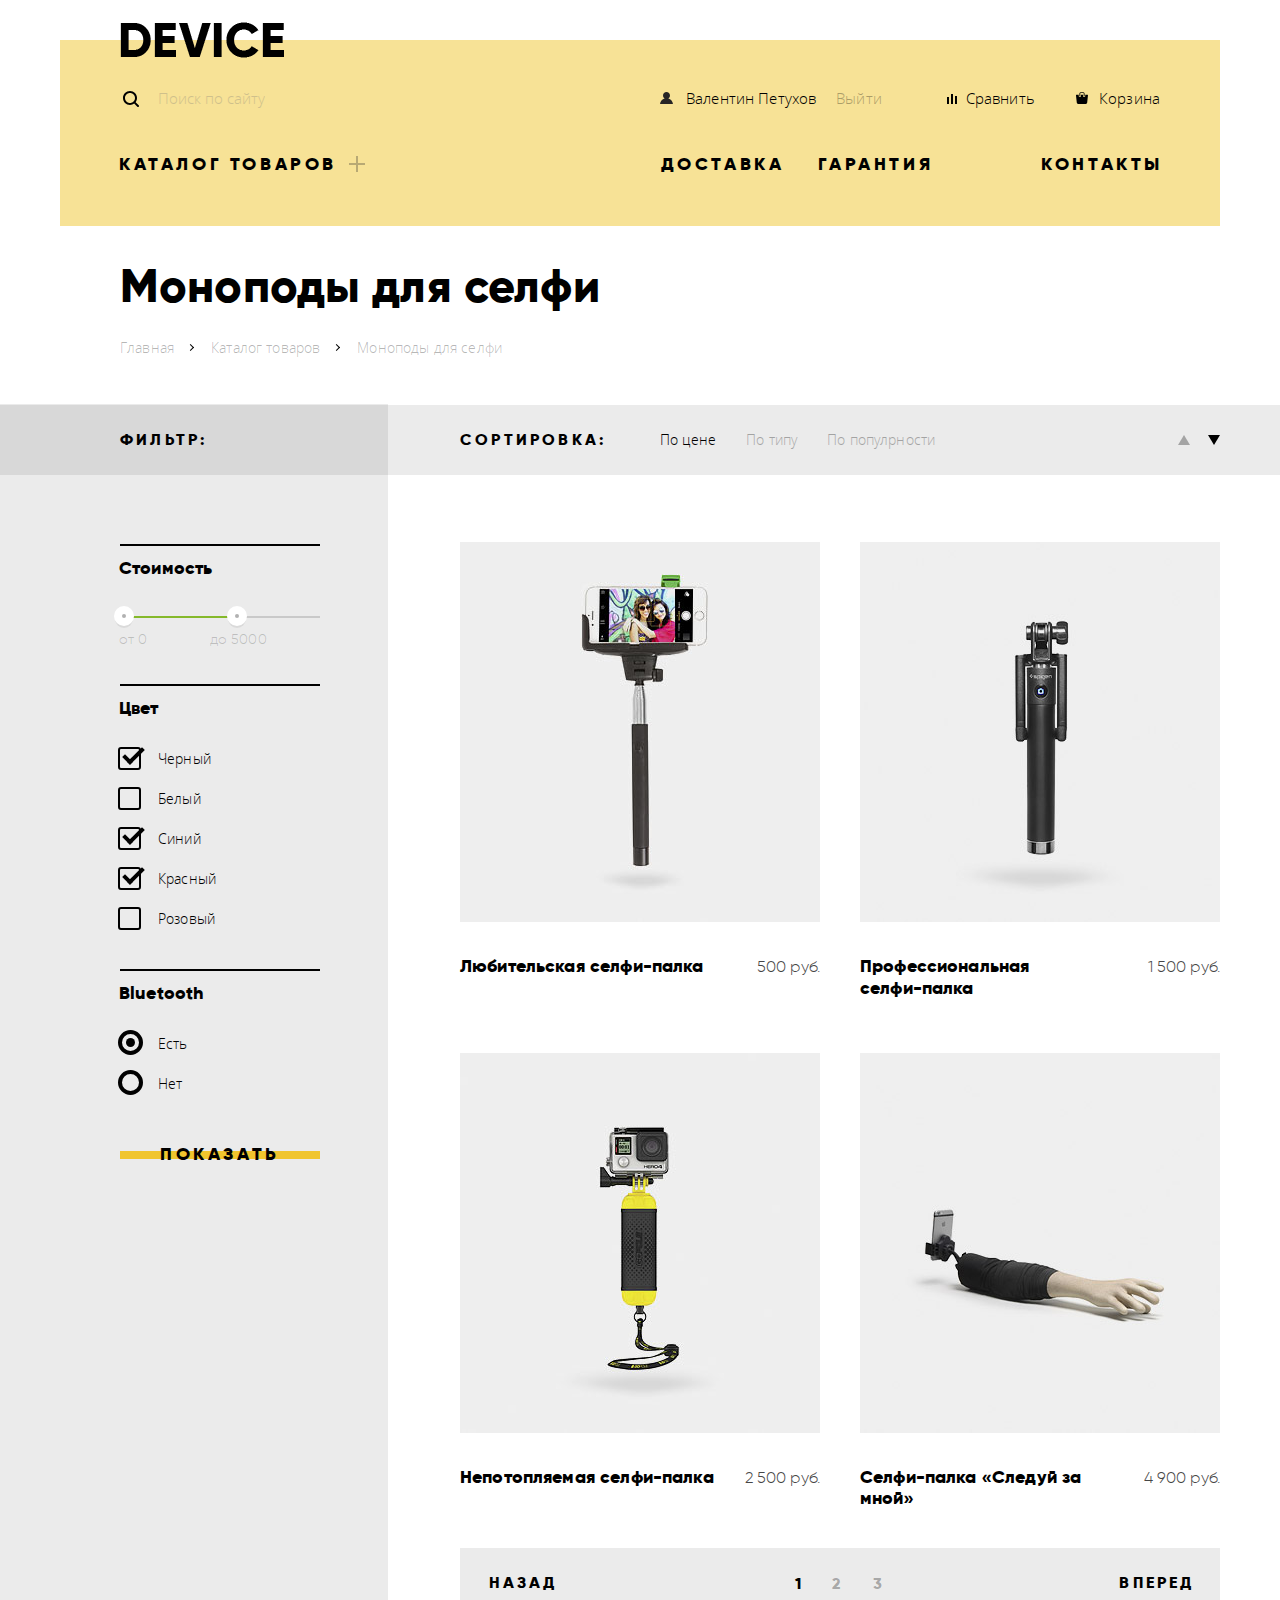
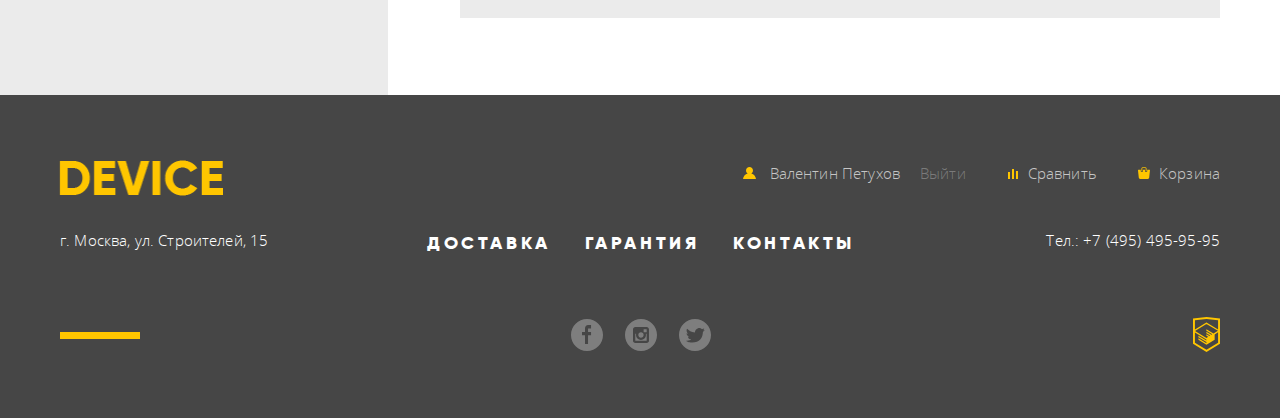
==== catalog.html @ 593109e0 "Исправил поведение крестика в меню" ====
<!DOCTYPE html>
<html lang="ru">
	<head>
		<meta charset="utf-8">
		<title>Каталог магазина Device</title>
    <link href="css/normalize.css" rel="stylesheet">
    <link href="css/style.css" rel="stylesheet">
	</head>
	<body>
    <header class="main-header">
      <div class="container">
        <div class="logo-title">
          <a href="index.html"><img src="img/logo.png" width="164" height="36" alt="Логотип компании Device"></a>
        </div>
        <nav class="main-navigation"> 
          <div class="search-wrap">
            <form class="search" action="https://echo.htmlacademy.ru" method="post">
                <label class="search-label" for="search"><span class="visually-hidden ">Поиск по сайту</span></label>
                <input id="search" type="search" name="search" value="" placeholder="Поиск по сайту">
                <button class="button-search" type="submit">Найти</button>
            </form>
          </div>
          <ul class="user-menu">
            <li><a class="user-menu-link login-in" href="#">Валентин Петухов</a></li>
            <li class="user-item-exit"><a class="user-menu-link login-out" href="#">Выйти</a></li>
            <li><a class="user-menu-link compare" href="#">Сравнить</a></li>
            <li><a class="user-menu-link basket" href="#">Корзина</a></li>
          </ul>
          <ul class="site-menu">
            <li class="site-menu-item site-menu-catalog">
              <a class="site-menu-link" href="#">Каталог товаров</a>
              <div class="submenu-wrap">
                <ul class="submenu">
                  <li class="submenu-item submenu-item-vr">
                    <a class="submenu-link" href="#">Виртульная реальность</a>
                  </li>
                  <li class="submenu-item submenu-item-fitnes">
                    <a class="submenu-link" href="#">Фитнес браслеты</a>
                  </li>
                  <li class="submenu-item submenu-item-quadcopter">
                    <a class="submenu-link" href="#">Квадрокоптеры</a>
                  </li>
                  <li class="submenu-item submenu-item-selfie">
                    <a class="submenu-link" href="catalog.html">Моноподы для селфи</a>
                  </li>
                  <li class="submenu-item submenu-item-watch">
                    <a class="submenu-link" href="#">Умные часы</a>
                  </li>
                  <li class="submenu-item submenu-item-camera">
                    <a class="submenu-link" href="#">Экшн-камеры</a>
                  </li>
                </ul>
              </div>
            </li>
            <li class="site-menu-item"><a class="site-menu-link" href="#">Доставка</a></li>
            <li class="site-menu-item"><a class="site-menu-link" href="#">Гарантия</a></li>
            <li class="site-menu-item"><a class="site-menu-link" href="#">Контакты</a></li>
          </ul>
        </nav>
      </div>
    </header>
  	<main class="main">
      <div class="container">
        <div class="page-title-wrap">
  		    <h1 class="page-title">Моноподы для селфи</h1>
  		    <ul class="breadcrumbs">
  			    <li><a href="index.html">Главная</a></li>
  			    <li><a href="#">Каталог товаров</a></li>
  		  	  <li><a class="breadcrumbs-current">Моноподы для селфи</a></li>
  	   	  </ul>
        </div>
      </div>
      <div class="catalog-wrap">
    		  <section class="filter">
            <div class="filter-wrap">
              <div class="filter-title">
                <div class="filter-title-wrap filter-item">
                  <h2 class="box-title">Фильтр:</h2>
                </div>
              </div>
              <form class="filter-form" action="https://echo.htmlacademy.ru" method="post">
                <div class="filter-price filter-item">
                  <hr class="filter-line">
                  <fieldset class="filter-fieldset">
                    <legend class="filter-item-title">
                      <label for="price">Стоимость</label>
                    </legend>
                    <div class="fieldset-wrap"> 
                      <div class="price-wrap">
                        <div class="price-button"></div>
                        <div class="price-button"></div>
                        <div class="price-text">от 0</div>
                        <div class="price-text">до 5000</div>
                      </div>
                    </div>
                  </fieldset>
                </div>
                <div class="filter-color filter-item">
                  <hr class="filter-line">
                  <fieldset class="filter-fieldset">
                    <legend class="filter-item-title">Цвет</legend>
                    <div class="fieldset-wrap">
                      <input class="filter-input filter-checkbox visually-hidden" id="color-black" type="checkbox" name="color-black" checked>
                      <label class="filter-label filter-checkbox-title" for="color-black">Черный</label>
                      <input class="filter-input filter-checkbox visually-hidden" id="color-white" type="checkbox" name="color-white">
                      <label class="filter-label filter-checkbox-title" for="color-white">Белый</label>
                      <input class="filter-input filter-checkbox visually-hidden" id="color-blue" type="checkbox" name="color-blue" checked>
                      <label class="filter-label filter-checkbox-title" for="color-blue">Синий</label>
                      <input class="filter-input filter-checkbox visually-hidden" id="color-red" type="checkbox" name="color-red" checked>
                      <label class="filter-label filter-checkbox-title" for="color-red">Красный</label>
                      <input class="filter-input filter-checkbox visually-hidden" id="color-pink" type="checkbox" name="color-pink">
                      <label class="filter-label filter-checkbox-title" for="color-pink">Розовый</label>
                    </div>
                  </fieldset>
                </div>
                <div class="filter-bluetooth filter-item">
                  <hr class="filter-line">
                  <fieldset class="filter-fieldset">
                    <legend class="filter-item-title">Bluetooth</legend>
                    <div class="fieldset-wrap">
                      <input class="filter-input visually-hidden filter-radio-item" id="bluetooth-on" type="radio" name="bluetooth" value="bluetooth-on" checked>
                      <label class="filter-label filter-radio-title" for="bluetooth-on">Есть</label>
                      <input class="filter-input visually-hidden filter-radio-item" id="bluetooth-off" type="radio" name="bluetooth" value="bluetooth-off">
                      <label class="filter-label filter-radio-title" for="bluetooth-off">Нет</label>
                    </div>
                  </fieldset>
                </div>
                <button class="button filter-button filter-item" type="submit">Показать</button>
              </form>
            </div>
      	 	</section>
    		  <section class="catalog">
      			<div class="catalog-sort">
      				<h2 class="box-title">Сортировка:</h2>
      				<ul class="sort-list">
      					<li><a class="sort-list-link sort-price sort-link-current">По цене</a></li>
      					<li><a class="sort-list-link sort-type" href="#">По типу</a></li>
      					<li><a class="sort-list-link sort-popularity" href="#">По популрности</a></li>
                <li class="sort-item-ending sort-item-up"><a class="sort-list-link sord-ending sort-up" href="#"><span class="visually-hidden">По возрастанию</span></a></li>
                <li class="sort-item-ending sort-item-down"><a class="sort-list-link sord-ending sort-down sort-link-current"><span class="visually-hidden">По убыванию</span></a></li>
      				</ul>
      			</div>
      			<div class="catalog-content">
      				<h2 class="visually-hidden">Список моноподов для селфи</h2>
      				<ul class="catalog-list">
      					<li class="catalog-item">
      						<h3><a class="catalog-item-title" href="#">Любительская селфи-палка</a></h3>
      						<div class="catalog-item-image">
      							<img src="img/item-1.jpg" width="360" height="380" alt="Любительская селфи-палка">
                    <div class="catalog-buttons-hidden">
                      <a class="button" href="#">В корзину</a>
                      <a class="add-compare" href="#">Добавить к сравнению</a>
                    </div>
      						</div>
      						<span class="catalog-item-price">500 руб.</span>
      					</li>
      					<li class="catalog-item">
      						<h3><a class="catalog-item-title" href="#">Профессиональная <br>селфи-палка</a></h3>
      						<div class="catalog-item-image">
      							<img src="img/item-2.jpg" width="360" height="380" alt="Профессиональная селфи-палка">
                    <div class="catalog-buttons-hidden">
                      <a class="button" href="#">В корзину</a>
                      <a class="add-compare" href="#">Добавить к сравнению</a>
                    </div>
      						</div>
      						<span class="catalog-item-price">1 500 руб.</span>
      					</li>
      					<li class="catalog-item">
      						<h3><a class="catalog-item-title" href="#">Непотопляемая селфи-палка</a></h3>
      						<div class="catalog-item-image">
      							<img src="img/item-3.jpg" width="360" height="380" alt="Непотопляемая селфи-палка">
                    <div class="catalog-buttons-hidden">
                      <a class="button" href="#">В корзину</a>
                      <a class="add-compare" href="#">Добавить к сравнению</a>
                    </div>
      						</div>
      						<span class="catalog-item-price">2 500 руб.</span>
      					</li>
      					<li class="catalog-item">
      						<h3><a class="catalog-item-title" href="#">Селфи-палка «Следуй за <br>мной»</a></h3>
      						<div class="catalog-item-image">
      							<img src="img/item-4.jpg" width="360" height="380" alt="Селфи-палка «Следуй за мной»">
                    <div class="catalog-buttons-hidden">
                      <a class="button" href="#">В корзину</a>
                      <a class="add-compare" href="#">Добавить к сравнению</a>
                    </div>
      						</div>
      						<span class="catalog-item-price">4 900 руб.</span>
      					</li>
      				</ul>
            </div>
            <div class="pagination">
        				<ul class="pagination-list">
        				  <li class="pagination-back"><a class="pagination-button" href="#">Назад</a></li>
                  <li class="pagination-number-list">
                    <ul class="pagination-number">
        				      <li class="pagination-number-item"><a class="pagination-number-link pagination-item-current">1</a></li>
        				      <li class="pagination-number-item"><a class="pagination-number-link" href="#">2</a></li>
      					     <li class="pagination-number-item"><a class="pagination-number-link" href="#">3</a></li>
                   </ul>
                  </li>
        				  <li class="pagination-forward"><a class="pagination-button" href="#">Вперед</a></li>
        			  </ul>
      			</div>
    		  </section>
      </div>
  	</main>
  	<footer class="main-footer footer">
      <div class="container">
        <div class="footer-top">
          <div class="logo-title">
            <a href="index.html"><img src="img/logo-footer.png" width="164" height="36" alt="Логотип компании Device"></a>
          </div>
          <ul class="footer-user-menu">
              <li class="footer-profile-item"><a class="footer-login-link footer-profile" href="#">Валентин Петухов</a></li>
              <li><a class="footer-login-out" href="#">Выйти</a></li>
              <li><a class="footer-compare" href="#">Сравнить</a></li>
              <li><a class="footer-basket" href="#">Корзина</a></li>
          </ul>
        </div>
        <div class="footer-middle"> 
          <p class="footer-contacts">г. Москва, ул. Строителей, 15</p>
          <ul class="footer-menu">
            <li><a href="#">Доставка</a></li>
            <li><a href="#">Гарантия</a></li>
            <li><a href="#">Контакты</a></li>
          </ul>
          <p class="footer-phone">Тел.: +7 (495) 495-95-95</p>
        </div>
        <div class="footer-bottom">
          <ul class="footer-social">
            <li><a class="social-button social-fb" href="#"><span class="visually-hidden">Фейсбук</span></a></li>
            <li><a class="social-button social-instagramm" href="#"><span class="visually-hidden">Инстагр</span></a></li>
            <li><a class="social-button social-twitter" href="#"><span class="visually-hidden">Твиттер</span></a></li>
          </ul>
          <a class="copyright" href="https://htmlacademy.ru/intensive/htmlcss"><img class="copyright" src="img/logo-html.svg" width="27" height="35" alt="Логотип HTML Academy"></a>
        </div>
      </div>
    </footer>
	</body>
</html>
---- css/style.css ----
@font-face {
	font-family: "Gilroy";
	font-weight: normal;
	font-style: normal;
	src:
		local("Gilroy Light"),
		url("../fonts/gilroylight.woff2") format("woff2");
}

@font-face {
	font-family: "Gilroy";
	font-weight: 700;
	font-style: normal;
	src:
		local("Gilroy ExtraBold"),
		url("../fonts/gilroyextrabold.woff2") format("woff2");
}

@font-face {
	font-family: "Open Sans";
	font-weight: 300;
	font-style: normal;
	src:
		local("Open Sans Light"),
		url("../fonts/opensanslight.woff2") format("woff2");
}

@font-face {
	font-family: "Open Sans";
	font-weight: normal;
	font-style: normal;
	src:
		local("Open Sans"),
		url("../fonts/opensans.woff2") format("woff2");
}

html,
body {
	width: 100%;
}

body {
	margin: 0;
	padding: 0;

	font-family: "Open Sans", "Arial", sans-serif;
	font-size: 15px;
	line-height: 30px;
	letter-spacing: 0.01em;
	color: #464646;
	font-weight: 300;

	background-color: #ffffff;
}

a {
	text-decoration: none;
}

.visually-hidden:not(:focus):not(:active),
input[type="checkbox"].visually-hidden,
input[type="radio"].visually-hidden {
  position: absolute;

  width: 1px;
  height: 1px;
  margin: -1px;
  border: 0;
  padding: 0;

  white-space: nowrap;

  clip-path: inset(100%);
  clip: rect(0 0 0 0);
  overflow: hidden;
}

.container {
	width: 1160px;
	margin: 0 auto;
}

.content-container {
	width: 1040px;
	margin: 0 auto;
}

.main-header {
	margin-top: 22px;
	margin-left: 10px;
	margin-right: 10px;
}

.main-navigation {
	display: flex;
	flex-wrap: wrap;
	justify-content: space-between;
	align-items: flex-start;
	align-content: flex-start;
	min-height: 168px;
	padding: 0 60px;

	line-height: 36px;
	color: black;

	background-color: #f7e296;
}

.logo-title {
	width: 164px;
	height: 36px;
	margin-left: 60px;
}

.main-header .logo-title::before {
	content: "";

	position: absolute;
	z-index: -1;

	width: 1160px;
	height: 18px;
	margin-top: 18px;
	margin-left: -60px;

	background-color: #f7e296;
}

.logo-title a:hover {
	opacity: 0.6;
}

.logo-title a:active {
	opacity: 0.3;
}

.search-wrap {
	position: relative;

	display: flex;
	align-items: center;
	width: 440px;
	margin-top: 15px;
}

.search {
	position: relative;
}

.search-label::before {
	content: "";

	position: absolute;
	top: 18px;

	width: 16px;
	height: 16px;
	margin-right: 20px;
	margin-left: 3px;
	padding: 0;

	line-height: 36px;

	background-image: url("../img/search.svg");
	background-repeat: no-repeat;
}

.button-search::after {
	content: "";

	position: absolute;
	bottom: 0;
	left: 0;

	width: 99%;
	height: 2px;

	background-color: #000000;
}

.search input {
	width: 312px;
	height: 49px;
	margin-left: 38px;
	padding: 0;

	font: inherit;

	background-color: transparent;
	border: 0;
	outline: 0;
	opacity: 0.3;
}

.search input:hover {
	opacity: 0.6;
}

.search input:focus {
	opacity: 1;
}

.button-search {
	display: none;
	width: 85px;
	height: 49px;

	font: inherit;
	line-height: 36px;
	color: #000000;

	background-color: transparent;
	border: 2px solid #000000;
	cursor: pointer;
}

.button-search:hover {
	color: #ffffff;

	background-color: #000000;
}

.button-search:active {
	color: rgba(255, 255, 255, 0.3);
}

.search input:focus + .button-search {
	display: inline-block;

	vertical-align: top;
}

.user-menu,
.site-menu,
.submenu {
	list-style: none;
}

.user-menu {
	display: flex;
	flex-wrap: wrap;
	align-items: center;
	width: 500px;
	margin-top: 22px;
	margin-bottom: 0;
	padding: 0;
}

.user-menu li {
	position: relative;
	padding-left: 26px;
	margin-right: 38px;
}

.user-menu li:first-child {
	margin-right: auto;
	margin-left: 0;
}

.user-menu li:last-child {
	margin-right: 0;
}

.user-menu .user-item-exit {
	padding: 0;
	margin-left: -38px;
	margin-right: auto;
}

.login-in::before,
.compare::before,
.basket::before {
	content: "";

	position: absolute;

	width: 13px;
	height: 13px;

	background-repeat: no-repeat;
}

.login-in::before {
	top: 12px;
	left: 0;

	background-image: url("../img/user.svg");
}

.compare::before {
	top: 14px;
	left: 7px;

	background-image: url("../img/compare.svg");
}

.basket::before {
	top: 12px;
	left: 3px;

	background-image: url("../img/cart.svg");
}

.login-out {
	opacity: 0.3;
}

.site-menu {
	display: flex;
	flex-wrap: wrap;
	flex-basis: 1040px;
	width: 1040px;
	margin-top: 24px;
	padding: 0;
}

.site-menu .site-menu-catalog {
	position: relative;

	margin-left: -1px;
	margin-right: auto;
	padding-right: 28px;
}

.site-menu > li {
	margin-right: 34px;
}

.site-menu > li:last-child {
	margin-left: 74px;
	margin-right: -3px;
}

.site-menu-link {
	font-family: "Gilroy", "Arial", sans-serif;
	font-size: 18px;
	line-height: 1.2;
	letter-spacing: 0.2em;
	color: #000000;
	font-weight: 700;
	text-transform: uppercase;
	text-align: end;
}

/*Решил нарисовать, а то знак плюса по-разному в браузерах отображается*/
.site-menu-catalog > a::before,
.site-menu-catalog > a::after {
	content: "";

	position: absolute;
	top: 10px;
	right: 0;

	width: 16px;
	height: 16px;
	background-image: linear-gradient(
		to bottom,
		transparent 7px,
		#b8a974 7px,
		#b8a974 9px,
		transparent 9px);
}

.site-menu-catalog a::after {
	transform: rotate(90deg);
}

.submenu-wrap {
	position: absolute;
	left: -59px;

	display: none;
	width: 1160px;
	min-height: 157px;
	padding: 0;

	background-color: #f7e296;
}

.submenu {
	display: flex;
	flex-wrap: wrap;
	align-content: flex-start;
	width: 640px;
	margin-top: 15px;
	padding-left: 60px;
}

.submenu-item-vr,
.submenu-item-selfie,
.submenu-item-camera {
	width: 240px;
}

.submenu-item-fitnes,
.submenu-item-watch {
	width: 200px;
}

.user-menu-link,
.site-menu-link,
.submenu-link {
	color: #000000;
}

.user-menu-link:hover,
.site-menu-item:hover .site-menu-link,
.submenu-link:hover {
	opacity: 0.6;
}

.site-menu-catalog:hover {
	cursor: pointer;
}

.user-menu-link:active,
.site-menu-link:active,
.submenu-link:active {
	opacity: 0.3;
}

.site-menu-catalog:hover .submenu-wrap,
.site-menu-link:focus + .submenu-wrap {
	z-index: 1;

	display: block;

	cursor: pointer;
}

.page-title,
.slider-title,
.service-title,
.info-title,
.info h2 {
	font-family: "Gilroy", "Arial", sans-serif;
	font-size: 47px;
	line-height: 1.2;
	color: #000000;
	font-weight: 700;
}

.slider {
	position: relative;
	width: 1160px;
	min-height: 508px;
}

.slider::before {
	content: "";

	position: absolute;
	z-index: -1;

	width: 1160px;
	height: 113px;

	background-color: #f7e296;
}

.slider::after {
	content: "";

	position: absolute;
	top: 39px;
	right: 460px;

	width: 100px;
	height: 7px;

	background-color: #ffffff;
}

.slider-wrap {
	display: none;
	align-items: flex-start;
}

.slider-selfie::before,
.slider-fitness::before,
.slider-quadcopter::before {
	position: absolute;
	top: -13px;
	right: 46px;
	z-index: -1;

	font-family: "Gilroy", "Arial", sans-serif;
	font-size: 179.2px;
	line-height: 179.2px;
	letter-spacing: 0.01em;
	color: #ffffff;
	font-weight: 700;
}

.slider-selfie::before {
	content: "01"
}

.slider-fitness::before {
	content: "02"
}

.slider-quadcopter::before {
	content: "03"
}

.slider-img {
	width: 599px;
}

.slider-selfie-img {
	width: 384px;
	height: 486px;
	margin-top: 2px;
	margin-left: 90px;
}

.slider-fitness-img {
	width: 345px;
	height: 485px;
	margin-top: 14px;
	margin-left: 116px;
}

.slider-quadcopter-img {
	width: 526px;
	height: 334px;
	margin-top: 67px;
	margin-left: 31px;
}

.slider-content {
	width: 560px;
}

.slider-title {
	margin-top: 81px;
	margin-bottom: 0;
}

.slider-description {
	width: 481px;
	margin-top: 19px;
	margin-bottom: 0;
	padding: 0;
}

.button {
	display: inline-block;
	min-height: 30px;
	padding-top: 10px; 

	font-family: "Gilroy", "Arial", sans-serif;
	font-size: 18px;
	line-height: 1.2;
	letter-spacing: 0.2em;
	color: #000000;
	font-weight: 700;
	text-transform: uppercase;
	text-align: center;
	vertical-align: top;

	background-image: linear-gradient(to bottom, 
		transparent 40%, 
		#f0c52e 40%, 
		#f0c52e 60%, 
		transparent 60%);
}

.button:hover {
	background: #f0c52e;
}

.button:active {
	color: rgba(0, 0, 0, 0.3);
}

.slider-more {
	min-width: 220px;
	max-width: 350px;
	margin-top: 43px;
	margin-left: 1px;
}

.slider-table {
	margin-top: 53px;
	margin-bottom: 0;

	border-collapse: collapse;
}

.slider-table-features {
	font-family: "Gilroy", "Arial", sans-serif;
	font-size: 36px;
	line-height: 1.2;
	color: #000000;
	font-weight: normal;
}

.slider-table-features td {
	width: 160px;
	padding: 0;
}

.slider-table-features td:nth-child(2) {
	width: 140px;
}


.slider-table-title th {
	padding: 9px 0 0 0;

	font-size: 13px;
	line-height: 20px;
	font-weight: 300;
	text-align: left;
}

.slider-controls {
	position: absolute;
	bottom: 167px;
	right: 83px;

	display: flex;
	justify-content: space-between;
	width: 78px;
}

.slider-controls label {
	position: relative;

	width: 10px;
	height: 10px;

	background-color: transparent;
	border: 1px solid #000000;
	border-radius: 50%;
}

.slider-controls label:hover {
	cursor: pointer;
}

.slider-controls label::before {
	content: "";

	position: absolute;
	top: 2px;
	left: 2px;

	opacity: 0;
	width: 4px;
	height: 4px;

	border: 1px solid #000000;
	border-radius: 50%;

}

.slider-selfie-radio:checked ~ .slider-controls .slider-selfie-label::before,
.slider-fitness-radio:checked ~ .slider-controls .slider-fitness-label::before,
.slider-quadcopter-radio:checked ~ .slider-controls .slider-quadcopter-label::before {
	opacity: 1;
}

.slider-selfie-radio:checked ~ .slider-selfie,
.slider-fitness-radio:checked ~ .slider-fitness,
.slider-quadcopter-radio:checked ~ .slider-quadcopter {
	display: flex;
}

.slider-selfie-radio:focus ~ .slider-controls .slider-selfie-label,
.slider-fitness-radio:focus ~ .slider-controls .slider-fitness-label,
.slider-quadcopter-radio:focus ~ .slider-controls .slider-quadcopter-label {
	box-shadow: 0 0 2px 2px skyblue;
}

.page-title-wrap {
	margin-left: 60px;
	margin-top: 32px;
}

.page-title {
	margin-bottom: 0;
}

.breadcrumbs {
	display: flex;
	margin-top: 16px;
	margin-bottom: 0;
	padding: 0;

	list-style: none;
}

.breadcrumbs li {
	position: relative;

	margin-right: 37px;
}

.breadcrumbs li:not(:first-child)::before {
	content: "";

	position: absolute;
	top: 15px;
	left: -23px;
	
	width: 4px;
	height: 4px;

	background-color: transparent;
	border-right: 1px solid #000000;
	border-bottom: 1px solid #000000;

	transform: rotate(-45deg);
}

.breadcrumbs a {
	font-size: 14px;
	line-height: 36px;
	color: rgba(0, 0, 0, 0.3);
	font-weight: 300;
}

.breadcrumbs a:hover {
	color: rgba(0, 0, 0, 0.6);
}

.breadcrumbs a:active {
	color: rgba(0, 0, 0, 0.1);
}

.box-title {
	margin: 0;

	font-family: "Gilroy", "Arial", sans-serif;
	font-size: 16px;
	line-height: 1.2;
	letter-spacing: 0.2em;
	color: #000000;
	font-weight: 700;
	text-transform: uppercase;
}

.catalog-wrap {
	position: relative;

	display: flex;
	min-height: 1287px;
	margin-top: 38px;
}

.catalog-wrap::before {
	content: "";

	position: absolute;
	top: 1px;
	z-index: -1;

	width: 100%;
	height: 70px;

	background-color: rgba(0, 0, 0, 0.08);
}

.filter {
	display: flex;
	flex-direction: column;
	align-items: flex-end;
	flex-grow: 1;
	flex-basis: 328px;

	background-color: rgba(0, 0, 0, 0.08);
}

.filter-wrap {
	display: flex;
	flex-direction: column;
	align-items: flex-start;
	width: 328px;
}

.filter-item {
	width: 200px;
	margin-left: 60px;
}

.filter-title {
	display: flex;
}

.filter-title-wrap {
	display: flex;
	align-items: center;
	min-height: 70px;
}

.filter-price {
	min-height: 140px;
	margin-top: 70px;
}

.filter-color {
	min-height: 285px;
}

.filter-bluetooth {
	min-height: 126px;
}

.filter-button {
	display: inline-block;
	min-height: 40px;
	min-width: 200px;
	margin-top: 31px;
	padding: 0;

	vertical-align: top;

	cursor: pointer;
}

.filter-form .filter-button:hover {
	background-color: #f0c52e;
}

.filter-line {
	height: 2px;
	margin: 0;

	background-color: #000000;
	border: none;
}

.filter-form {
	padding-right: 1px;
}

.filter-fieldset {
	margin-top: 12px;
	padding: 0;

	border: 0;
}

.fieldset-wrap {
	position: relative;

	display: flex;
	flex-direction: column;
}

.filter-input,
.filter-label {
	cursor: pointer;
}

.filter-item-title {
	position: relative;
	left: -3px;

	font-family: "Gilroy", "Arial", sans-serif;
	font-size: 18px;
	line-height: 1.2;
	color: #000000;
	font-weight: 700;
}

.filter-label {
	font: inherit;
	font-size: 14px;
	line-height: 40px;
	color: #000000;
	font-weight: 300;
}

.price-wrap {
	display: flex;
	flex-wrap: wrap;
	width: 230px;
	margin-top: 26px;
	margin-left: -8px;
}

.price-button {
	position: relative;
	flex-shrink: 0;
	width: 20px;
	height: 20px;
	margin-right: 93px;

	background-color: #ffffff;
	border-radius: 50%;
	box-shadow: 0 3px 0 -1px #dadada;
}

.price-button::before {
	content: "";

	position: absolute;
	top: 50%;
	left: 50%;

	width: 4px;
	height: 4px;
	margin-top: -2px;
	margin-left: -2px;

	background-color: #b1b1b1;
	border-radius: 50%;
}

.price-button:first-child::after {
	content: "";

	position: absolute;
	top: 10px;
	left: 10px;
	z-index: -1;

	width: 196px;
	height: 2px;

	background-image: linear-gradient(
		to right,
		#91c92f 55%,
		#dbdbdb 55%);
}

.price-text {
	margin-top: 2px;
	margin-right: 57px;
	margin-left: 5px;

	font-family: "Gilroy", "Arial", "sans-serif";
	font-size: 14px;
	line-height: 22px;
	color: rgba(0, 0, 0, 0.2);
}

.filter-checkbox-title,
.filter-radio-title {
	margin-left: 36px;
}

.filter-checkbox-title:first-of-type,
.filter-radio-title:first-of-type {
	margin-top: 19px;
}

.filter-checkbox-title::before {
	content: "";

	position: absolute;
	left: -4px;

	margin-top: 8px;
	width: 19px;
	height: 19px;

	background-color: transparent;
	border: 2px solid #000000;
	border-radius: 3px;
}

.filter-checkbox:checked + .filter-checkbox-title::after {
	content: "";

	position: absolute;
	left: 1px;

	margin-top: 9px;
	width: 17px;
	height: 7px;

	background-color: transparent;
	border-left: 4px solid #000000;
	border-bottom: 4px solid #000000;
	border-radius: 0px;

	transform: rotate(-45deg);
}

.filter-radio-title::before {
	content: "";

	position: absolute;
	left: -4px;

	margin-top: 6px;
	width: 17px;
	height: 17px;

	background-color: transparent;
	border: 4px solid #000000;
	border-radius: 50%;
}

.filter-radio-item:checked + .filter-radio-title::after {
	content: "";

	position: absolute;
	left: 4px;

	margin-top: 14px;
	width: 9px;
	height: 9px;

	background-color: #000000;
	border-radius: 50%;
}

.filter-checkbox-title:hover::before,
.filter-checkbox-title:hover::after,
.filter-radio-title:hover::before,
.filter-radio-title:hover::after {
	opacity: 0.6;
}

.filter-input:focus + .filter-label::before {
	box-shadow: 0 0 2px 2px skyblue;
}

.filter-input:disabled + .filter-label {
	opacity: 0.25;
}

.catalog {
	display: flex;
	flex-direction: column;
	margin-left: 72px;
	flex-grow: 1;
	flex-basis: 760px;
}

.catalog-sort {
	display: flex;
	justify-content: space-between;
	align-items: center;
	width: 760px;
	min-height: 70px;
}

.sort-list {
	display: flex;
	flex-wrap: wrap;

	width: 560px;
	margin: 0;
	padding: 0;

	list-style: none;
}

.sort-list-link {
	font-size: 14px;
	line-height: 18px;
	color: #000000;
	font-weight: 300;
	opacity: 0.3;
}

.sort-list-link:hover {
	opacity: 0.6;
}

.sort-list-link:active {
	opacity: 1;
}

.sort-ending {
	opacity: 0.2;
}

.sort-ending:hover {
	opacity: 0.4;
}

.sort-link-current {
	opacity: 1;
}

.sort-up {
	position: relative;
	bottom: 14px;

	width: 0;
	height: 0;
	margin-right: 18px;

	border-bottom: 10px solid #000000;
	border-left: 6px solid transparent;
	border-right: 6px solid transparent;
}

.sort-down {
	position: relative;
	top: 15px;

	width: 0;
	height: 0;

	border-top: 10px solid #000000;
	border-left: 6px solid transparent;
	border-right: 6px solid transparent;
}

.sort-list li:not([class*="ending"]) {
	margin-right: 30px;
}

.sort-popularity {
	margin-right: 0;
}

.sort-type {
	margin-right: 0;
}

.sort-price {
	margin-left: 1;	
}

.sort-item-up {
	margin-left: auto;
}

.catalog-content {
	display: flex;
	flex-wrap: wrap;
	width: 760px;
}

.catalog-list {
	display: flex;
	flex-wrap: wrap;
	justify-content: space-between;
	padding: 0;

	list-style: none;
}

.catalog-item {
	display: flex;
	flex-wrap: wrap;
	justify-content: space-between;
	align-content: flex-start;
	width: 360px;
	margin-top: 53px;
}

.catalog-item-image {
	position: relative;
}

.catalog-item-image img {
	width: 360px;
	height: 380px;
}

.catalog-buttons-hidden {
	position: absolute;
	top: 172px;
	left: 81px;

	display: flex;
	flex-direction: column;
	justify-content: center;
	align-items: center;
	opacity: 0;
}

.catalog-buttons-hidden .button {
	min-width: 200px;
}

.catalog-item-image:hover .catalog-buttons-hidden {
	opacity: 1;
}

.catalog-item-image:hover img {
	opacity: 0.7;
}

.catalog-item h3 {
	order: 1;
	width: 280px;
	margin: 25px 0 0 0;
	line-height: 10px;
}

.catalog-item-title {
	font-family: "Gilroy", "Arial", sans-serif;
	font-size: 18px;
	line-height: 1.2;
	color: #000000;
	font-weight: 700;
}

.add-compare {
	margin-top: 6px;

	font-size: 13px;
	line-height: 36px;
	color: #000000;
	font-weight: 300;
	opacity: 0.5;
}

.add-compare:hover {
	opacity: 1;
}

.add-compare:active {
	opacity: 0.2;
}

.catalog-item-price {
	order: 2;

	margin-top: 26px;

	font-family: "Gilroy", "Arial", sans-serif;
	font-size: 16px;
	line-height: 1.2;
	color: #464646;
	font-weight: normal;
}

.pagination {
	display: flex;
	margin-top: 23px;
	margin-bottom: 77px;
	width: 760px;
}

.pagination-list {
	display: flex;
	flex-wrap: wrap;
	justify-content: space-between;
	margin: 0;
	padding: 0;
	width: 100%;
	min-height: 70px;

	list-style: none;

	background-color: #ebebeb;
}

.pagination-number {
	display: flex;
	flex-wrap: wrap;
	align-items: center;
	padding: 0;

	list-style: none;
}

.pagination-back,
.pagination-forward,
.pagination-number-list {
	display: flex;
	flex-wrap: wrap;
	justify-content: center;
	align-items: center;
	min-width: 126px;
}

.pagination a {
	font-family: "Gilroy", "Arial", sans-serif;
	font-size: 16px;
	line-height: 1.2;
	letter-spacing: 0.2em;
	font-weight: 700;
	text-transform: uppercase;
}

.pagination-number-item:not(:last-of-type) {
	margin-right: 28px;
}

.pagination-number-link {
	color: rgba(0, 0, 0, 0.3);
}

.pagination-number-link:hover {
	color: rgba(0, 0, 0, 0.6);
}

.pagination-number-link:active {
	color: #000000;
}

.pagination-back a,
.pagination-forward a{
	color: #000000;
}

.pagination-back a:active,
.pagination-forward a:active {
	color: rgba(0, 0, 0, 0.3);
}

.pagination-back:hover,
.pagination-forward:hover {
	background-color: #d9d9d9;
}

.pagination-back:active,
.pagination-forward:active {
	color: rgba(0, 0, 0, 0.3);
}

.pagination-item-current {
	color: #000000;
}

.popular {
	min-height: 250px;
}

.popular-list {
	display: flex;
	flex-wrap: wrap;
	justify-content: space-between;
	margin: 86px 0 0 0;
	padding: 0;

	list-style: none;
}

.popular-list li {
	width: 160px;
}

.popular-item {
	display: block;

	font-family: "Gilroy", "Arial", sans-serif;
	font-size: 18px;
	line-height: 1.2;
	color: #000000;
	font-weight: 700;
}

.popular-item::before {
	content: "";

	display: block;
	width: 160px;
	height: 160px;
	margin-bottom: 35px;

	background-color: #f7e296;
	background-repeat: no-repeat;
	background-position: 50% 50%;
}

.popular-vr::before {
	background-image: url("../img/popular-1.svg");
	background-position: 31px 52px;
}

.popular-selfie::before {
	background-image: url("../img/popular-2.svg");
	background-position: 38px 41px;
}

.popular-camera::before {
	background-image: url("../img/popular-3.svg");
	background-position: 49px 38px;
}

.popular-fitness::before {
	background-image: url("../img/popular-4.svg");
	background-position: 28px 50px;
}

.popular-watch::before {
	background-image: url("../img/popular-5.svg");
	background-position: 55px 32px;
}

.popular-quadcopter::before {
	background-image: url("../img/popular-6.svg");
	background-position: 13px 49px;
}

.popular-item:hover::before {
	background-color: #f0c52e;
}

.popular-item:active {
	opacity: 0.3;
}

.service {
	position: relative;
}

.service::before {
	content: "";

	position: absolute;
	top: 30px;
	z-index: -1;
	
	width: 100%;
	height: 100%;
	
	background-color: #e5e5e5;
}

.service-wrap {
	display: flex;
	min-height: 288px;
	margin-top: 142px;
}

.service-list-wrap {
	display: flex;
	flex-direction: column;
}

.service-list {
	position: relative;

	display: flex;
	flex-direction: column;
	justify-content: space-between;
	width: 280px;
	min-height: 169px;
	margin: 10px 121px 0 0;
	padding: 0;

	list-style: none;
}

.service-list::before {
	content: "";

	position: absolute;
	top: -80px;
	right: -4px;

	width: 7px;
	height: 319px;

	background-color: #000000;
}

.service-list li {
	min-height: 40px;
}

.service-list .button {
	min-width: 160px;
	vertical-align: bottom;

	text-transform: uppercase;

	cursor: pointer;
}

.service-delivery-radio:checked ~ .service-list-wrap .service-delivery-item,
.service-warrantly-radio:checked ~ .service-list-wrap .service-warrantly-item,
.service-credit-radio:checked ~ .service-list-wrap .service-credit-item {
	background-color: #000000;
}

.service-delivery-radio:checked ~ .service-list-wrap .delivery-link,
.service-warrantly-radio:checked ~ .service-list-wrap .warrantly-link,
.service-credit-radio:checked ~ .service-list-wrap .credit-link {
	color: #f7e184;

	background-color: #000000;
	background-image: none;
	opacity: 1;
}

.service-delivery-radio:focus ~ .service-list-wrap .service-delivery-item,
.service-warrantly-radio:focus ~ .service-list-wrap .service-warrantly-item,
.service-credit-radio:focus ~ .service-list-wrap .service-credit-item {
	outline: 2px solid skyblue;
}

.service-list .button:active {
	color: #f7e184;

	background-color: #000000;
	background-image: none;
	opacity: 1;
}

.delivery,
.warrantly,
.credit {
	position: relative;

	display: none;
	width: 700px;
}

.delivery::before {
	content: "";

	position: absolute;
	top: 15px;
	right: 7px;

	width: 136px;
	height: 164px;

	background-image: url(../img/delivery.svg);
	background-repeat: no-repeat;
}

.warrantly::before {
	content: "";

	position: absolute;
	top: -9px;
	right: -13px;

	width: 171px;
	height: 195px;

	background-image: url(../img/warrantly.svg);
	background-repeat: no-repeat;
}

.credit::before {
	content: "";

	position: absolute;
	top: -9px;
	right: 11px;

	width: 156px;
	height: 188px;

	background-image: url(../img/credit.svg);
	background-repeat: no-repeat;
}

.service-title {
	margin: 0;
}

.service-text {
	width: 435px;
	margin-top: 26px;
}

.service-delivery-radio:checked ~ .service-content .delivery,
.service-warrantly-radio:checked ~ .service-content .warrantly,
.service-credit-radio:checked ~ .service-content .credit {
	display: block;
}

.brands {
	min-height: 100px;
	margin-top: 124px;
}

.brands-list {
	display: flex;
	flex-wrap: wrap;
	justify-content: space-between;
	margin: 0;
	padding: 0;

	list-style: none;
}

.brands-item {
	width: 260px;
	height: 100px;
}

.brands-link {
	position: relative;

	display: block;
}

.brands-img {
	position: absolute;
}

.brands-img:last-child {
	display: none;
}

.brands-item:hover .brands-img:last-child {
	display: block;
}

.info {
	position: relative;

	display: flex;
	margin-top: 117px;
}

.about-wrap,
.contacts-wrap {
	display: flex;
	flex-direction: column;
}

.about,
.contacts {
	display: flex;
	flex-direction: column;
	align-items: flex-start;
	min-height: 549px;
}

.about {
	width: 600px;
}

.contacts {
	width: 560px;
}

.about::before,
.contacts::before {
	content: "";

	position: absolute;
	top: -24px;

	width: 80px;
	height: 7px;
	background-color: #000000;
}

.about::before {
	left: 0;
}

.contacts::before {
	left: 600px;
}

.info-title,
.info h2 {
	margin-top: 24px;
	margin-bottom: 24px;
	margin-left: -1px;
}

.about .info-text,
.info p {
	width: 485px;
}

.transport-list,
.info ul {
	margin-top: 51px;
	margin-bottom: auto;
	padding: 0;

	font-family: "Gilroy", "Arial", sans-serif;
	font-size: 16px;
	line-height: 40px;
	color: #000000;
	font-weight: 700;

	list-style: none;
}

.transport-list li {
	position: relative;

	padding-left: 35px;
}

.transport-list li::before {
	content: "";

	position: absolute;
	top: 17px;
	left: 1px;

	width: 5px;
	height: 5px;

	background-color: transparent;
	border: 1px solid #e6e6e6;
	border-radius: 50%;
}

.contacts-map {
	margin-top: 24px;
}

.info-button {
	min-width: 260px;
	margin-top: auto;
	margin-bottom: 0;
}

.main-footer {
	min-height: 323px;
	margin-top: 82px;

	color: #ffffff;

	background-color: #464646;
}

.footer {
	margin: 0;
}

.main-footer .container {
	position: relative;

	display: flex;
	flex-direction: column;
	justify-content: space-between;
	align-items: flex-start;
}

.footer-top,
.footer-middle,
.footer-bottom {
	display: flex;
	flex-wrap: wrap;
	justify-content: space-between;
	width: 100%;
}

.footer-top {
	margin-top: 60px;
}

.footer-top .logo-title {
	margin-top: 5px;
	margin-left: -1px;
}

.footer-user-menu {
	display: flex;
	flex-wrap: wrap;
	width: 700px;
	margin: 0;
	padding: 0;
}

.footer-user-menu li {
	position: relative;

	margin-right: 62px;
}

.footer-user-menu li:first-of-type {
	margin-left: auto;
}

.footer-user-menu li:last-of-type {
	margin-right: 0;
}

.footer-user-menu .footer-profile-item {
	margin-right: 20px;
}

.footer-user-menu,
.footer-menu,
.footer-social {
	list-style: none;
}

.footer-login-link,
.footer-compare,
.footer-basket {
	line-height: 36px;
	color: rgba(255, 255, 255, 0.7);
}

.footer-login-out {
	line-height: 36px;
	color: rgba(255, 255, 255, 0.3);
}

.footer-user-menu a:hover {
	color: #ffffff;
}

.footer-user-menu a:active {
	opacity: 0.3;
}

.footer-login-link::before,
.footer-compare::before,
.footer-basket::before {
	content: "";

	position: absolute;
	
	width: 13px;
	height: 13px;

	background-repeat: no-repeat;
}

.footer-login-link::before {
	top: 12px;
	left: -27px;
	background-image: url("../img/user-footer.svg");
}

.footer-compare::before {
	top: 14px;
	left: -20px;
	background-image: url("../img/compare-footer.svg");
}

.footer-basket::before {
	top: 12px;
	left: -21px;
	background-image: url("../img/cart-footer.svg");
}

.footer-middle {
	width: 100%;
	margin-top: 29px;
}

.footer-contacts {
	width: 360px;
	margin: 0;
}

.footer-menu {
	display: flex;
	flex-wrap: wrap;
	justify-content: space-between;
	width: 440px;
	margin: 0;
	padding: 0;

	font-family: "Gilroy", "Arial", sans-serif;
	font-size: 18px;
	line-height: 36px;
	letter-spacing: 0.2em;
	font-weight: 700;
	text-transform: uppercase;
}

.footer-menu li:first-child {
	margin-left: 7px;
}

.footer-menu li:last-child {
	margin-right: 5px;
}

.footer-menu a {
	color: #ffffff;
}

.footer-menu a:hover {
	opacity: 0.6;
}

.footer-menu a:active {
	opacity: 0.3;
}

.footer-phone {
	width: 360px;
	margin: 0;

	text-align: right;
}

.footer-bottom {
	justify-content: flex-end;
	width: 100%;
	margin-top: 56px;
}

.footer-bottom::before {
	content: "";

	position: absolute;
	bottom: 22px;
	left: 0;

	width: 80px;
	height: 7px;

	background-color: #ffc600;
}

.footer-social {
	position: relative;

	display: flex;
	flex-wrap: wrap;
	justify-content: space-around;
	width: 162px;
	min-height: 32px;
	margin-top: 2px;
	margin-right: 471px;
	margin-bottom: 0;
	padding: 0;

	background-repeat: no-repeat;
	opacity: 0.3;
}

.footer-social li:hover {
	opacity: 0.6;
}

.footer-social li:active {
	opacity: 0.1;
}

.social-fb::before,
.social-instagramm::before,
.social-twitter::before {
	content: "";

	display: block;
	width: 33px;
	height: 33px;

	background-repeat: no-repeat;
	cursor: pointer;
}

.social-fb::before {
	background-image: url("../img/fb.svg");
}

.social-instagramm::before {
	background-image: url("../img/instagram.svg");
}

.social-twitter::before {
	background-image: url("../img/twitter.svg");
}

.copyright:hover {
	opacity: 0.6;
}

.copyright:active {
	opacity: 0.3;
}

.popup {
	position: fixed;
	top: 120px;
	left: 50%;
	z-index: 1;	

	width: 960px;
	min-height: 553px;
	margin-left: -480px;

	background-color: #ffffff;
	box-shadow: 
		35px 15px 70px -40px rgba(0, 0, 0, 0.75),
		-35px 15px 70px -40px rgba(0, 0, 0, 0.75);
}

.map {
	height: 559px;
}

.write-us {
	display: flex;
	justify-content: center;

	background-color: #ffffff;
}

.write-us-form {
	display: flex;
	flex-wrap: wrap;
	justify-content: space-between;
	align-content: flex-start;
	width: 759px;
	margin-top: 81px;
}

.write-us-item {
	display: flex;
	flex-direction: column;
	flex-wrap: wrap;
	align-items: flex-start;
	width: 360px;
}

.write-us-item {
	margin-right: ;
}

.write-us-textarea {
	width: 100%;
	margin-top: 23px;
}

.write-us-form label {
	font-family: "Gilroy", "Arial", sans-serif;
	font-size: 18px;
	line-height: 18px;
	color: #000000; 
	font-weight: 700;
}

.write-us-form input,
.write-us-form textarea {
	width: 320px;
	margin-top: 10px;
	padding: 15px 20px;

	font: inherit;
	font-size: 14px;
	line-height: 18px;
	font-weight: normal;
	color: #464646;

	background-color: rgba(229, 229, 229, 0.5);
	border: 0;
}

.write-us-form input::-webkit-input-placeholder,
.write-us-form textarea::-webkit-input-placeholder {
	opacity: 0.5;
}

.write-us-form input::-moz-placeholder,
.write-us-form textarea::-moz-placeholder {
	opacity: 0.5;
}

.write-us-form input:-ms-input-placeholder,
.write-us-form textarea:-ms-input-placeholder {
	opacity: 0.5;
}

.write-us-form textarea {
	width: 100%;
	height: 126px;

	resize: none;
}

.write-us-form input:hover,
.write-us-form textarea:hover {
	background-color: rgba(229, 229, 229, 0.8);
}

.write-us-form input:focus,
.write-us-form textarea:focus {
	background-color: rgba(255, 255, 255, 0.5);
	outline: 3px solid rgba(240, 194, 46, 0.5);
}

.write-us-form input:invalid,
.write-us-form textarea:invalid {
	background-color: rgba(237, 181, 181, 0.5);
}

.button[type="submit"],
.popup-close {
	padding: 0;

	background-color: transparent;
	border: 0;
}

.popup button[type="submit"] {
	min-width: 200px;
	min-height: 40px;
	margin-top: 26px;
}

.popup button[type="submit"]:hover {
	background: #f0c52e;
	cursor: pointer;
}

.popup-close {
	position: absolute;
	top: 22px;
	right: 22px;

	width: 55px;
	height: 55px;

	background-color: #f0c52e;
	border-radius: 50%;
	opacity: 0.5;
}

.popup-close::before,
.popup-close::after {
	content: "";

	position: absolute;
	top: 12px;
	right: 26px;

	width: 2px;
	height: 30px;

	background-color: #ffffff;
}

.popup-close::before {
	transform: rotate(45deg);
}

.popup-close::after {
	transform: rotate(-45deg);
}

.popup-close:hover {
	opacity: 1;

	cursor: pointer;
}

.popup-close:active {
	opacity: 0.3;
}

.write-us {
	display: none;
}

.map {
	display: none;
}
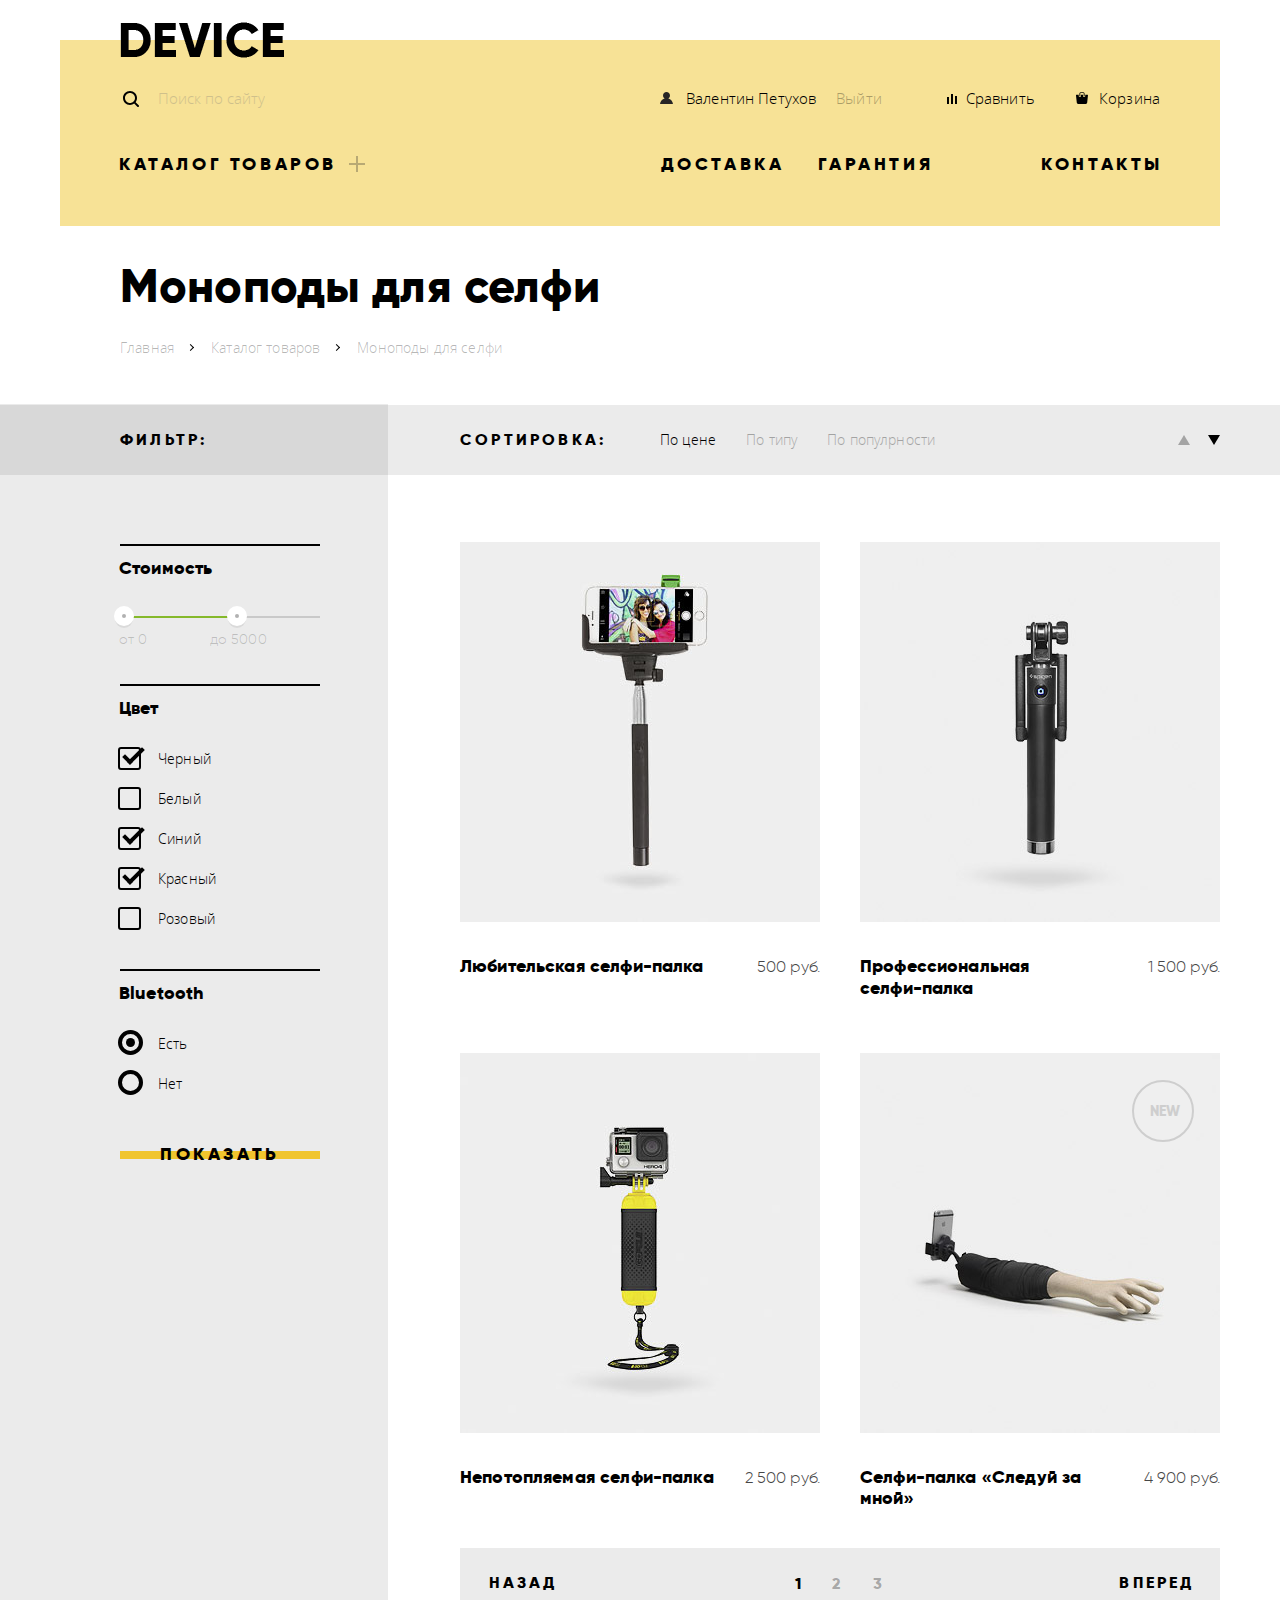
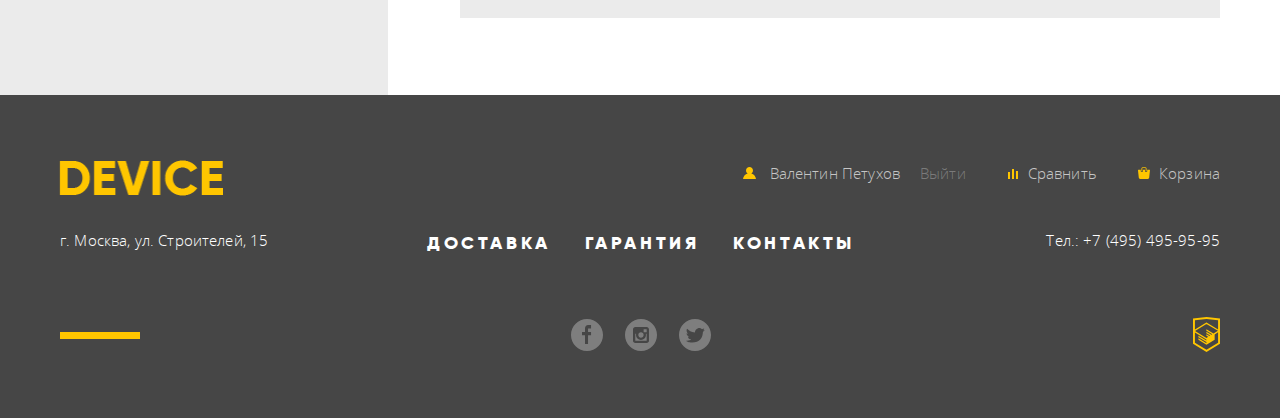
==== commit c855bc97: "Добавил значок new в карточки товаров" ====
--- a/catalog.html
+++ b/catalog.html
@@ -178,7 +178,7 @@
       					</li>
       					<li class="catalog-item">
       						<h3><a class="catalog-item-title" href="#">Селфи-палка «Следуй за <br>мной»</a></h3>
-      						<div class="catalog-item-image">
+      						<div class="catalog-item-image catalog-item-new">
       							<img src="img/item-4.jpg" width="360" height="380" alt="Селфи-палка «Следуй за мной»">
                     <div class="catalog-buttons-hidden">
                       <a class="button" href="#">В корзину</a>
--- a/css/style.css
+++ b/css/style.css
@@ -1159,6 +1159,36 @@
 	height: 380px;
 }
 
+.catalog-item-new::before {
+	content: "New";
+
+	position: absolute;
+	top: 51px;
+	right: 40px;
+
+	font-family: "Gilroy", "Arial", sans-serif;
+	font-size: 14px;
+	line-height: 1.2;
+	letter-spacing: 0.05;
+	color: #cecece;
+	font-weight: 700;
+	text-transform: uppercase;
+}
+
+.catalog-item-new::after {
+	content: "";
+
+	position: absolute;
+	top: 27px;
+	right: 26px;
+
+	width: 58px;
+	height: 58px;
+
+	border: 2px solid #cecece;
+	border-radius: 50%;
+}
+
 .catalog-buttons-hidden {
 	position: absolute;
 	top: 172px;
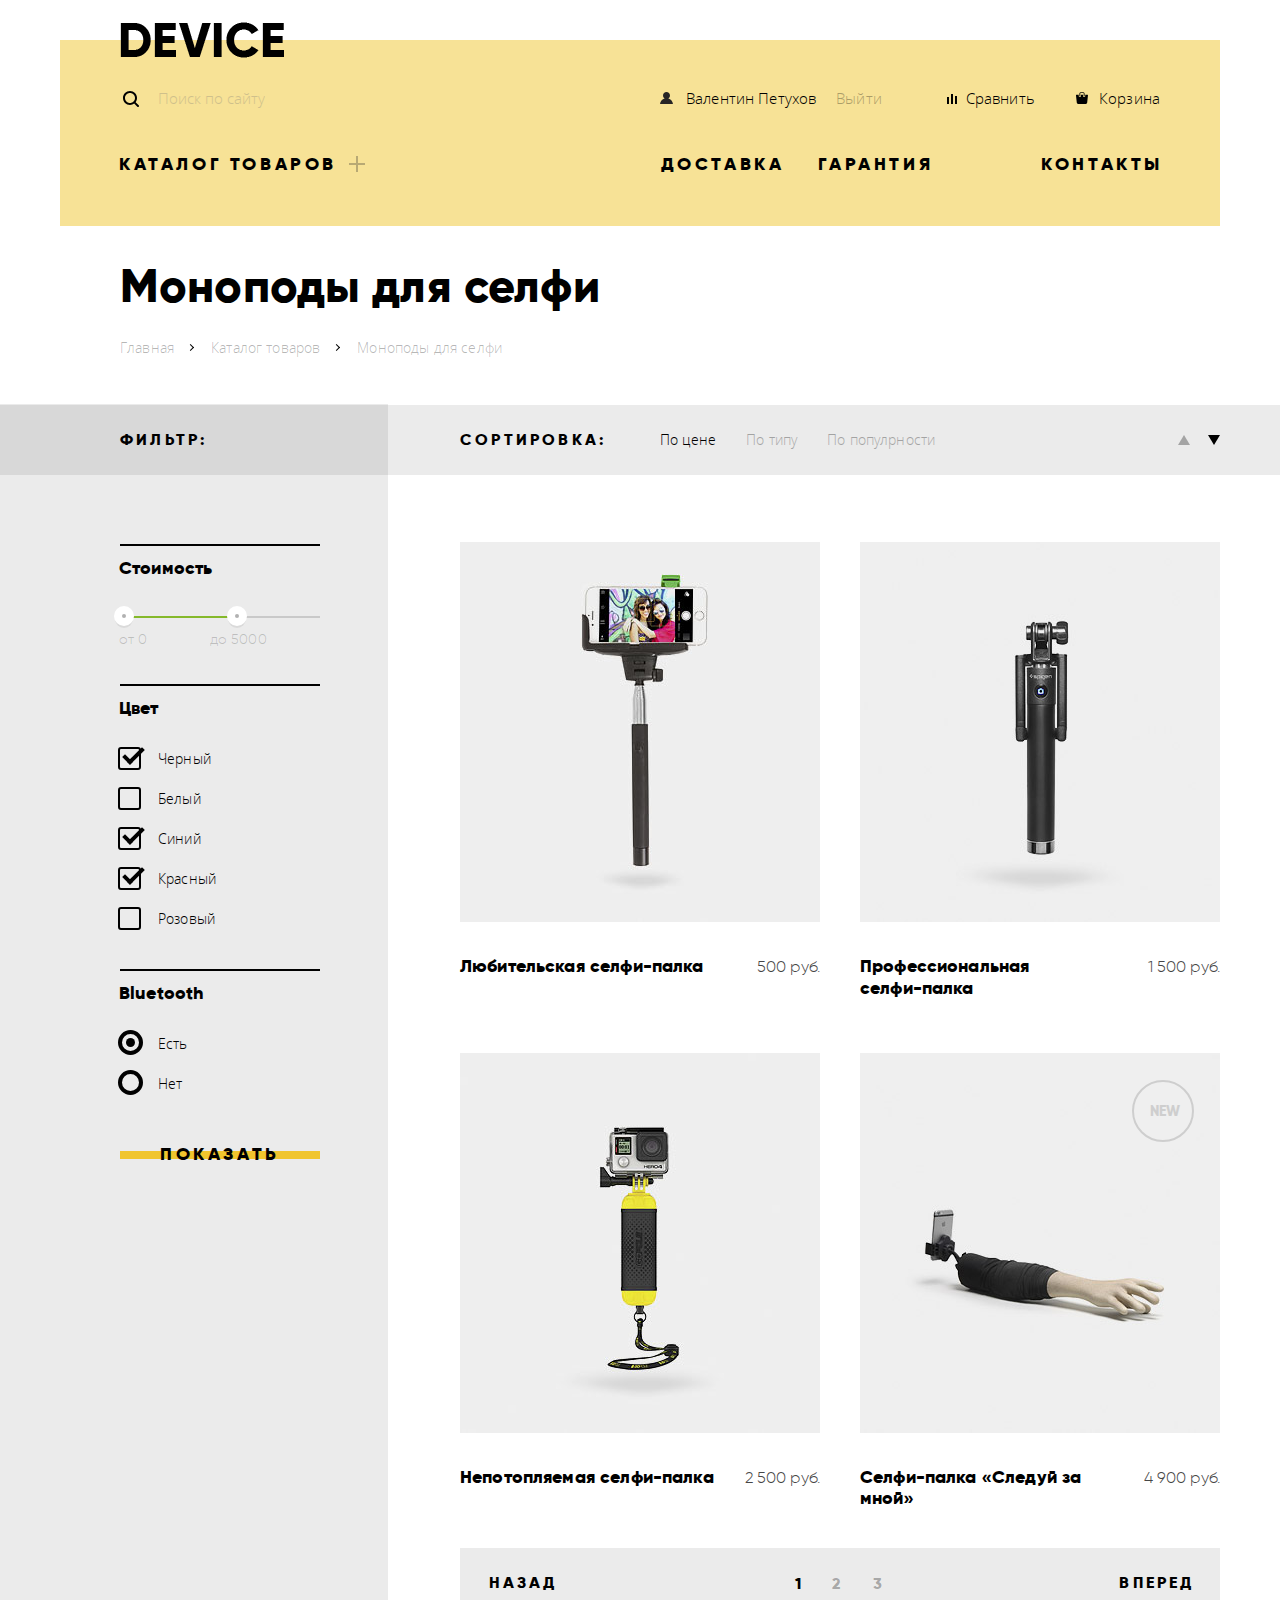
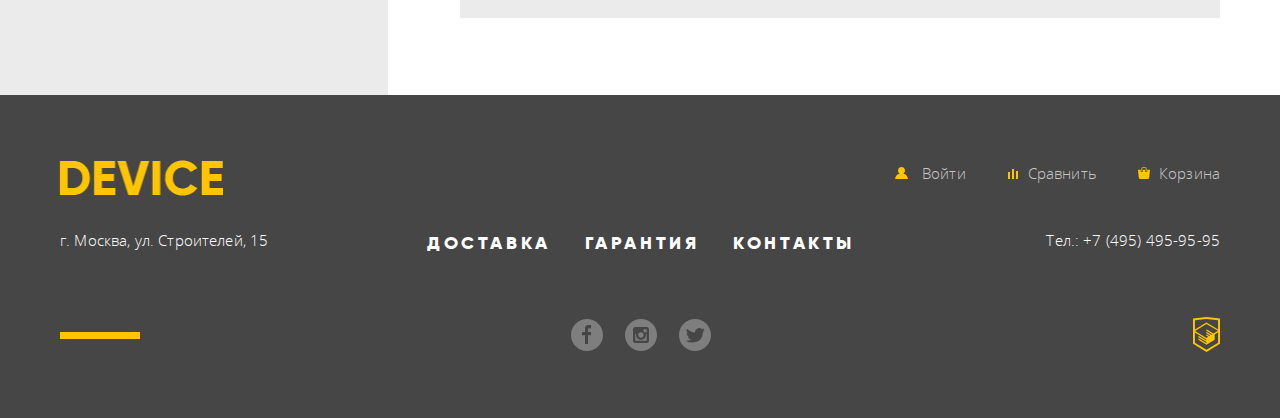
==== commit 65cc42a9: "Поправил футер в каталоге под макет" ====
--- a/catalog.html
+++ b/catalog.html
@@ -212,8 +212,7 @@
             <a href="index.html"><img src="img/logo-footer.png" width="164" height="36" alt="Логотип компании Device"></a>
           </div>
           <ul class="footer-user-menu">
-              <li class="footer-profile-item"><a class="footer-login-link footer-profile" href="#">Валентин Петухов</a></li>
-              <li><a class="footer-login-out" href="#">Выйти</a></li>
+              <li><a class="footer-login-link" href="#">Войти</a></li>
               <li><a class="footer-compare" href="#">Сравнить</a></li>
               <li><a class="footer-basket" href="#">Корзина</a></li>
           </ul>
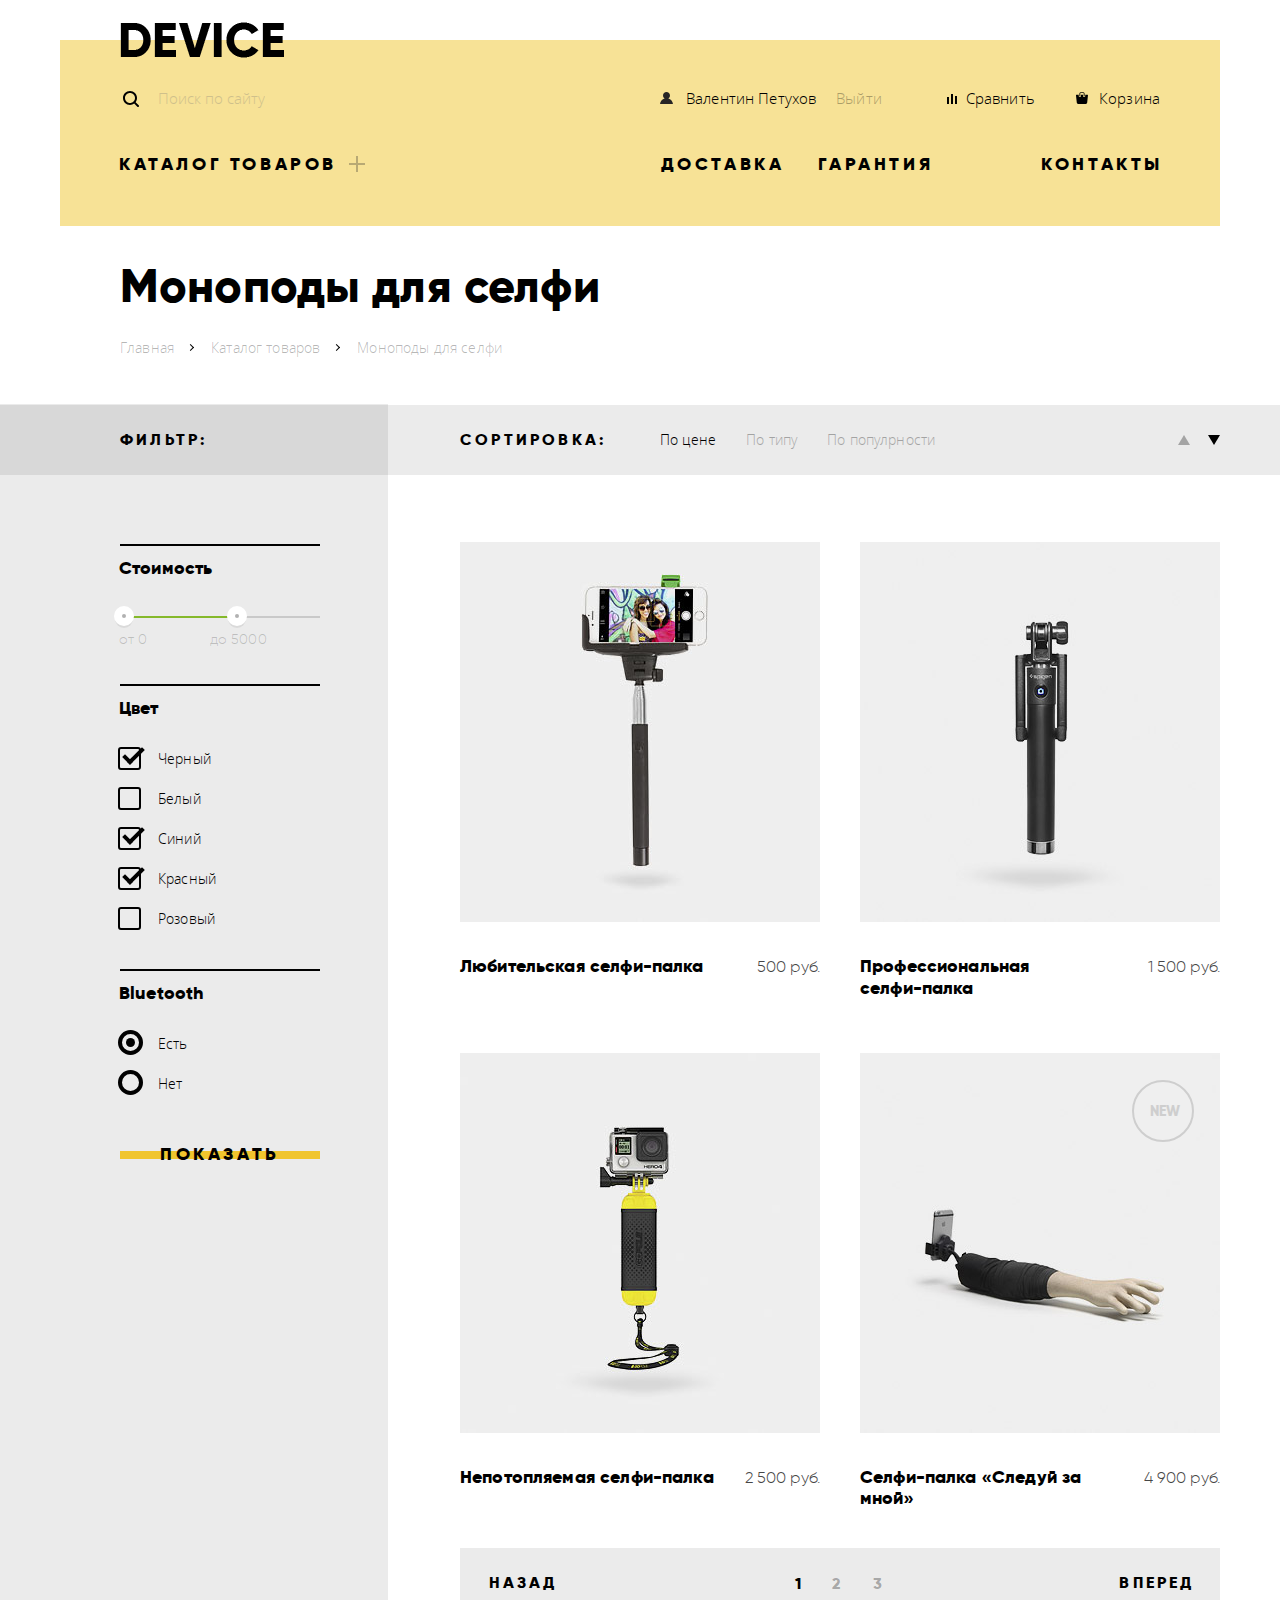
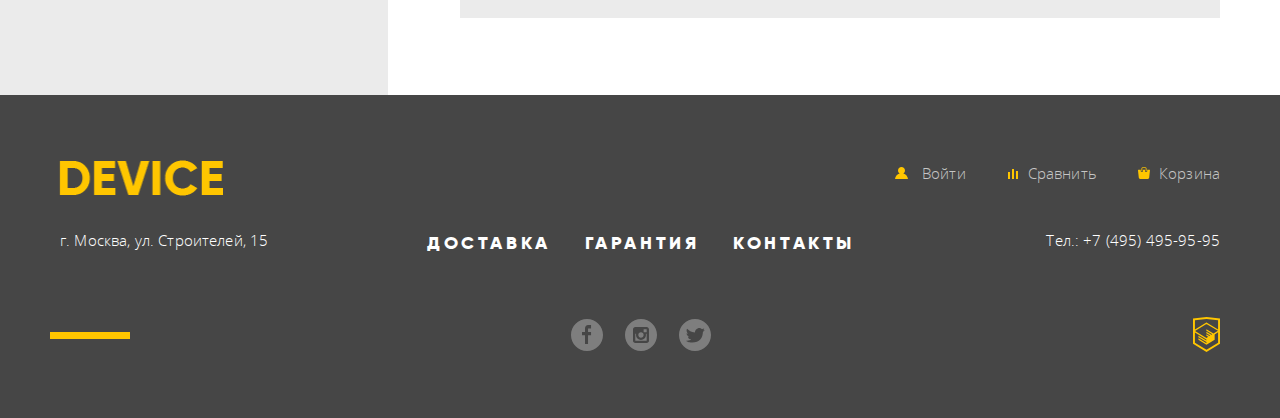
==== commit dd39a642: "Выполнил оптимизацию проекта" ====
--- a/catalog.html
+++ b/catalog.html
@@ -4,7 +4,7 @@
 		<meta charset="utf-8">
 		<title>Каталог магазина Device</title>
     <link href="css/normalize.css" rel="stylesheet">
-    <link href="css/style.css" rel="stylesheet">
+    <link href="css/style-mini.css" rel="stylesheet">
 	</head>
 	<body>
     <header class="main-header">
@@ -83,7 +83,7 @@
                   <hr class="filter-line">
                   <fieldset class="filter-fieldset">
                     <legend class="filter-item-title">
-                      <label for="price">Стоимость</label>
+                      <label>Стоимость</label>
                     </legend>
                     <div class="fieldset-wrap"> 
                       <div class="price-wrap">
--- a/css/style-mini.css
+++ b/css/style-mini.css
@@ -0,0 +1 @@
+@keyframes bounce{0%{transform:translateY(-2000px)}70%{transform:translateY(30px)}90%{transform:translateY(-10px)}to{transform:translateY(0)}}@keyframes shake{0%,to{transform:translateX(0)}10%,30%,50%,70%,90%{transform:translateX(-10px)}20%,40%,60%,80%{transform:translateX(10px)}}@font-face{font-family:"Gilroy";font-weight:400;font-style:normal;src:local("Gilroy Light"),url(../fonts/gilroylight.woff2) format("woff2")}@font-face{font-family:"Gilroy";font-weight:700;font-style:normal;src:local("Gilroy ExtraBold"),url(../fonts/gilroyextrabold.woff2) format("woff2")}@font-face{font-family:"Open Sans";font-weight:300;font-style:normal;src:local("Open Sans Light"),url(../fonts/opensanslight.woff2) format("woff2")}@font-face{font-family:"Open Sans";font-weight:400;font-style:normal;src:local("Open Sans"),url(../fonts/opensans.woff2) format("woff2")}body,html{width:100%}body{margin:0;padding:0;font-family:"Open Sans","Arial",sans-serif;font-size:15px;line-height:30px;letter-spacing:.01em;color:#464646;font-weight:300;background-color:#fff}a{text-decoration:none}.visually-hidden:not(:focus):not(:active),input[type=checkbox].visually-hidden,input[type=radio].visually-hidden{position:absolute;width:1px;height:1px;margin:-1px;border:0;padding:0;white-space:nowrap;clip-path:inset(100%);clip:rect(0 0 0 0);overflow:hidden}.container{width:1160px;margin:0 auto;padding:0 10px}.content-container{width:1040px;margin:0 auto}.main-header{margin-top:22px}.main-navigation{display:flex;flex-wrap:wrap;justify-content:space-between;align-items:flex-start;align-content:flex-start;min-height:168px;padding:0 60px;line-height:36px;color:#000;background-color:#f7e296}.logo-title{width:164px;height:36px;margin-left:60px}.main-header .logo-title::before{content:"";position:absolute;z-index:-1;width:1160px;height:18px;margin-top:18px;margin-left:-60px;background-color:#f7e296}.logo-title a:hover,.search input:hover{opacity:.6}.logo-title a:active{opacity:.3}.search-wrap{display:flex;align-items:center;width:440px;margin-top:15px}.search,.search-wrap{position:relative}.search-label::before{content:"";position:absolute;top:18px;width:16px;height:16px;margin-right:20px;margin-left:3px;padding:0;line-height:36px;background-image:url(../img/search.svg);background-repeat:no-repeat}.button-search::after{content:"";position:absolute;bottom:0;left:0;width:99%;height:2px;background-color:#000}.search input{width:312px;height:49px;margin-left:38px;padding:0;font:inherit;background-color:transparent;border:0;outline:0;opacity:.3}.search input:focus{opacity:1}.button-search{display:none;width:85px;height:49px;font:inherit;line-height:36px;color:#000;background-color:transparent;border:2px solid #000;cursor:pointer}.button-search:hover{color:#fff;background-color:#000}.button-search:active{color:rgba(255,255,255,.3)}.search input:focus+.button-search{display:inline-block;vertical-align:top}.site-menu,.submenu,.user-menu{list-style:none}.user-menu{display:flex;flex-wrap:wrap;align-items:center;width:500px;margin-top:22px;margin-bottom:0;padding:0}.user-menu li{position:relative;padding-left:26px;margin-right:38px}.user-menu li:first-child{margin-right:auto;margin-left:0}.user-menu li:last-child{margin-right:0}.user-menu .user-item-exit{padding:0;margin-left:-38px;margin-right:auto}.basket::before,.compare::before,.login-in::before{content:"";position:absolute;width:13px;height:13px;background-repeat:no-repeat}.login-in::before{top:12px;left:0;background-image:url(../img/user.svg)}.compare::before{top:14px;left:7px;background-image:url(../img/compare.svg)}.basket::before{top:12px;left:3px;background-image:url(../img/cart.svg)}.login-out{opacity:.3}.site-menu{display:flex;flex-wrap:wrap;flex-basis:1040px;width:1040px;margin-top:24px;padding:0}.site-menu .site-menu-catalog{position:relative;margin-left:-1px;margin-right:auto;padding-right:28px}.site-menu>li{margin-right:34px}.site-menu>li:last-child{margin-left:74px;margin-right:-3px}.site-menu-link{font-family:"Gilroy","Arial",sans-serif;font-size:18px;line-height:1.2;letter-spacing:.2em;font-weight:700;text-transform:uppercase;text-align:end}.site-menu-catalog>a::after,.site-menu-catalog>a::before{content:"";position:absolute;top:10px;right:0;width:16px;height:16px;background-image:linear-gradient(to bottom,transparent 7px,#b8a974 7px,#b8a974 9px,transparent 9px)}.site-menu-catalog a::after{transform:rotate(90deg)}.submenu-wrap{position:absolute;left:-59px;display:none;width:1160px;min-height:157px;padding:0;background-color:#f7e296}.submenu{display:flex;flex-wrap:wrap;align-content:flex-start;width:640px;margin-top:15px;padding-left:60px}.submenu-item-camera,.submenu-item-selfie,.submenu-item-vr{width:240px}.submenu-item-fitnes,.submenu-item-watch{width:200px}.site-menu-link,.submenu-link,.user-menu-link{color:#000}.site-menu-item:hover .site-menu-link,.submenu-link:hover,.user-menu-link:hover{opacity:.6}.site-menu-catalog:hover,.slider-controls label:hover{cursor:pointer}.site-menu-link:active,.submenu-link:active,.user-menu-link:active{opacity:.3}.site-menu-catalog:hover .submenu-wrap,.site-menu-link:focus+.submenu-wrap{z-index:1;display:block;cursor:pointer}.info h2,.info-title,.page-title,.service-title,.slider-title{font-family:"Gilroy","Arial",sans-serif;font-size:47px;line-height:1.2;color:#000;font-weight:700}.slider{position:relative;width:1160px;min-height:508px}.slider::before{content:"";position:absolute;z-index:-1;width:1160px;height:113px;background-color:#f7e296}.slider::after{content:"";position:absolute;top:39px;right:460px;width:100px;height:7px;background-color:#fff}.slider-wrap{display:none;align-items:flex-start}.slider-fitness::before,.slider-quadcopter::before,.slider-selfie::before{position:absolute;top:-13px;right:46px;z-index:-1;font-family:"Gilroy","Arial",sans-serif;font-size:179.2px;line-height:179.2px;letter-spacing:.01em;color:#fff;font-weight:700}.slider-selfie::before{content:"01"}.slider-fitness::before{content:"02"}.slider-quadcopter::before{content:"03"}.slider-img{width:599px}.slider-selfie-img{width:384px;height:486px;margin-top:2px;margin-left:90px}.slider-fitness-img{width:345px;height:485px;margin-top:14px;margin-left:116px}.slider-quadcopter-img{width:526px;height:334px;margin-top:67px;margin-left:31px}.slider-content{width:560px}.slider-title{margin-top:81px;margin-bottom:0}.slider-description{width:481px;margin-top:19px;margin-bottom:0;padding:0}.button{display:inline-block;min-height:30px;padding-top:10px;font-family:"Gilroy","Arial",sans-serif;font-size:18px;line-height:1.2;letter-spacing:.2em;color:#000;font-weight:700;text-transform:uppercase;text-align:center;vertical-align:top;background-image:linear-gradient(to bottom,transparent 40%,#f0c52e 40%,#f0c52e 60%,transparent 60%)}.button:hover{background:#f0c52e}.button:active{color:rgba(0,0,0,.3)}.slider-more{min-width:220px;max-width:350px;margin-top:43px;margin-left:1px}.slider-table{margin-top:53px;margin-bottom:0;border-collapse:collapse}.slider-table-features{font-family:"Gilroy","Arial",sans-serif;font-size:36px;line-height:1.2;color:#000;font-weight:400}.slider-table-features td{width:160px;padding:0}.slider-table-features td:nth-child(2){width:140px}.slider-table-title th{padding:9px 0 0;font-size:13px;line-height:20px;font-weight:300;text-align:left}.slider-controls{position:absolute;bottom:167px;right:83px;display:flex;justify-content:space-between;width:78px}.slider-controls label{position:relative;width:10px;height:10px;background-color:transparent;border:1px solid #000;border-radius:50%}.slider-controls label::before{content:"";position:absolute;top:2px;left:2px;opacity:0;width:4px;height:4px;border:1px solid #000;border-radius:50%}.slider-fitness-radio:checked~.slider-controls .slider-fitness-label::before,.slider-quadcopter-radio:checked~.slider-controls .slider-quadcopter-label::before,.slider-selfie-radio:checked~.slider-controls .slider-selfie-label::before{opacity:1}.slider-fitness-radio:checked~.slider-fitness,.slider-quadcopter-radio:checked~.slider-quadcopter,.slider-selfie-radio:checked~.slider-selfie{display:flex}.slider-fitness-radio:focus~.slider-controls .slider-fitness-label,.slider-quadcopter-radio:focus~.slider-controls .slider-quadcopter-label,.slider-selfie-radio:focus~.slider-controls .slider-selfie-label{box-shadow:0 0 2px 2px #87ceeb}.page-title-wrap{margin-left:60px;margin-top:32px}.breadcrumbs,.page-title{margin-bottom:0}.breadcrumbs{display:flex;margin-top:16px;padding:0;list-style:none}.breadcrumbs li{position:relative;margin-right:37px}.breadcrumbs li:not(:first-child)::before{content:"";position:absolute;top:15px;left:-23px;width:4px;height:4px;background-color:transparent;border-right:1px solid #000;border-bottom:1px solid #000;transform:rotate(-45deg)}.breadcrumbs a{font-size:14px;line-height:36px;color:rgba(0,0,0,.3);font-weight:300}.breadcrumbs a:hover{color:rgba(0,0,0,.6)}.breadcrumbs a:active{color:rgba(0,0,0,.1)}.box-title{margin:0;font-family:"Gilroy","Arial",sans-serif;font-size:16px;line-height:1.2;letter-spacing:.2em;color:#000;font-weight:700;text-transform:uppercase}.catalog-wrap{position:relative;display:flex;min-height:1287px;margin-top:38px}.catalog-wrap::before,.filter{background-color:rgba(0,0,0,.08)}.catalog-wrap::before{content:"";position:absolute;top:1px;z-index:-1;width:100%;height:70px}.filter,.filter-wrap{display:flex;flex-direction:column}.filter{flex-grow:1;flex-basis:328px;align-items:flex-end}.filter-wrap{align-items:flex-start;width:328px}.filter-item{width:200px;margin-left:60px}.filter-title{display:flex}.filter-title-wrap{display:flex;align-items:center;min-height:70px}.filter-price{min-height:140px;margin-top:70px}.filter-color{min-height:285px}.filter-bluetooth{min-height:126px}.filter-button{display:inline-block;min-height:40px;min-width:200px;margin-top:31px;padding:0;vertical-align:top;cursor:pointer}.filter-form .filter-button:hover{background-color:#f0c52e}.filter-line{height:2px;margin:0;background-color:#000;border:0}.filter-form{padding-right:1px}.filter-fieldset{margin-top:12px;padding:0;border:0}.fieldset-wrap{position:relative;display:flex;flex-direction:column}.filter-input,.filter-label{cursor:pointer}.filter-item-title{position:relative;left:-3px;font-family:"Gilroy","Arial",sans-serif;font-size:18px;line-height:1.2;color:#000;font-weight:700}.filter-label{font:inherit;font-size:14px;line-height:40px;color:#000;font-weight:300}.price-wrap{display:flex;flex-wrap:wrap;width:230px;margin-top:26px;margin-left:-8px}.price-button{position:relative;flex-shrink:0;width:20px;height:20px;margin-right:93px;background-color:#fff;border-radius:50%;box-shadow:0 3px 0 -1px #dadada}.price-button::before{content:"";position:absolute;top:50%;left:50%;width:4px;height:4px;margin-top:-2px;margin-left:-2px;background-color:#b1b1b1;border-radius:50%}.price-button:first-child::after{content:"";position:absolute;top:10px;left:10px;z-index:-1;width:196px;height:2px;background-image:linear-gradient(to right,#91c92f 55%,#dbdbdb 55%)}.price-text{margin-top:2px;margin-right:57px;margin-left:5px;font-family:"Gilroy","Arial","sans-serif";font-size:14px;line-height:22px;color:rgba(0,0,0,.2)}.filter-checkbox-title,.filter-radio-title{margin-left:36px}.filter-checkbox-title:first-of-type,.filter-radio-title:first-of-type{margin-top:19px}.filter-checkbox-title::before{content:"";position:absolute;left:-4px;margin-top:8px;width:19px;height:19px;background-color:transparent;border:2px solid #000;border-radius:3px}.filter-checkbox:checked+.filter-checkbox-title::after{content:"";position:absolute;left:1px;margin-top:9px;width:17px;height:7px;background-color:transparent;border-left:4px solid #000;border-bottom:4px solid #000;border-radius:0;transform:rotate(-45deg)}.filter-radio-title::before{content:"";position:absolute;left:-4px;margin-top:6px;width:17px;height:17px;background-color:transparent;border:4px solid #000;border-radius:50%}.filter-radio-item:checked+.filter-radio-title::after{content:"";position:absolute;left:4px;margin-top:14px;width:9px;height:9px;background-color:#000;border-radius:50%}.filter-checkbox-title:hover::after,.filter-checkbox-title:hover::before,.filter-radio-title:hover::after,.filter-radio-title:hover::before,.sort-list-link:hover{opacity:.6}.filter-input:focus+.filter-label::before{box-shadow:0 0 2px 2px #87ceeb}.filter-input:disabled+.filter-label{opacity:.25}.catalog{display:flex;flex-direction:column;margin-left:72px;flex-grow:1;flex-basis:760px}.catalog-sort{display:flex;justify-content:space-between;align-items:center;width:760px;min-height:70px}.sort-list{display:flex;flex-wrap:wrap;width:560px;margin:0;padding:0;list-style:none}.sort-list-link{font-size:14px;line-height:18px;color:#000;font-weight:300;opacity:.3}.sort-list-link:active{opacity:1}.sort-ending{opacity:.2}.sort-ending:hover{opacity:.4}.catalog-item-image:hover .catalog-buttons-hidden,.sort-link-current{opacity:1}.sort-down,.sort-up{position:relative;width:0;height:0;border-left:6px solid transparent;border-right:6px solid transparent}.sort-up{bottom:14px;margin-right:18px;border-bottom:10px solid #000}.sort-down{top:15px;border-top:10px solid #000}.sort-list li:not([class*=ending]){margin-right:30px}.sort-popularity,.sort-type{margin-right:0}.sort-price{margin-left:1}.sort-item-up{margin-left:auto}.catalog-content{display:flex;flex-wrap:wrap;width:760px}.catalog-item,.catalog-list{display:flex;flex-wrap:wrap;justify-content:space-between}.catalog-list{padding:0;list-style:none}.catalog-item{align-content:flex-start;width:360px;margin-top:53px}.catalog-item-image{position:relative}.catalog-item-image img{width:360px;height:380px}.catalog-item-new::before{content:"New";position:absolute;top:51px;right:40px;font-family:"Gilroy","Arial",sans-serif;font-size:14px;line-height:1.2;letter-spacing:.05;color:#cecece;font-weight:700;text-transform:uppercase}.catalog-item-new::after{content:"";position:absolute;top:27px;right:26px;width:58px;height:58px;border:2px solid #cecece;border-radius:50%}.catalog-buttons-hidden{position:absolute;top:172px;left:81px;display:flex;flex-direction:column;justify-content:center;align-items:center;opacity:0}.catalog-buttons-hidden .button{min-width:200px}.catalog-item-image:hover img{opacity:.7}.catalog-item h3{order:1;width:280px;margin:25px 0 0;line-height:10px}.catalog-item-title{font-family:"Gilroy","Arial",sans-serif;font-size:18px;line-height:1.2;color:#000;font-weight:700}.add-compare{margin-top:6px;font-size:13px;line-height:36px;color:#000;font-weight:300;opacity:.5}.add-compare:hover{opacity:1}.add-compare:active{opacity:.2}.catalog-item-price{order:2;margin-top:26px;font-family:"Gilroy","Arial",sans-serif;font-size:16px;line-height:1.2;color:#464646;font-weight:400}.pagination{display:flex;margin-top:23px;margin-bottom:77px;width:760px}.pagination-list,.pagination-number{display:flex;flex-wrap:wrap;padding:0;list-style:none}.pagination-list{justify-content:space-between;margin:0;width:100%;min-height:70px;background-color:#ebebeb}.pagination-number{align-items:center}.pagination-back,.pagination-forward,.pagination-number-list{display:flex;flex-wrap:wrap;justify-content:center;align-items:center;min-width:126px}.pagination a{font-family:"Gilroy","Arial",sans-serif;font-size:16px;line-height:1.2;letter-spacing:.2em;font-weight:700;text-transform:uppercase}.pagination-number-item:not(:last-of-type){margin-right:28px}.pagination-back a:active,.pagination-forward a:active,.pagination-number-link{color:rgba(0,0,0,.3)}.pagination-number-link:hover{color:rgba(0,0,0,.6)}.pagination-back a,.pagination-forward a,.pagination-item-current,.pagination-number-link:active{color:#000}.pagination-back:hover,.pagination-forward:hover{background-color:#d9d9d9}.pagination-back:active,.pagination-forward:active{color:rgba(0,0,0,.3)}.popular{min-height:250px}.popular-list{display:flex;flex-wrap:wrap;justify-content:space-between;margin:86px 0 0;padding:0;list-style:none}.popular-list li{width:160px}.popular-item{display:block;font-family:"Gilroy","Arial",sans-serif;font-size:18px;line-height:1.2;color:#000;font-weight:700}.popular-item::before{content:"";display:block;width:160px;height:160px;margin-bottom:35px;background-color:#f7e296;background-repeat:no-repeat;background-position:50% 50%}.popular-vr::before{background-image:url(../img/popular-1.svg);background-position:31px 52px}.popular-selfie::before{background-image:url(../img/popular-2.svg);background-position:38px 41px}.popular-camera::before{background-image:url(../img/popular-3.svg);background-position:49px 38px}.popular-fitness::before{background-image:url(../img/popular-4.svg);background-position:28px 50px}.popular-watch::before{background-image:url(../img/popular-5.svg);background-position:55px 32px}.popular-quadcopter::before{background-image:url(../img/popular-6.svg);background-position:13px 49px}.popular-item:hover::before{background-color:#f0c52e}.popular-item:active{opacity:.3}.service{position:relative}.service::before{content:"";position:absolute;top:30px;z-index:-1;width:100%;height:100%;background-color:#e5e5e5}.service-wrap{display:flex;min-height:288px;margin-top:142px}.service-list,.service-list-wrap{display:flex;flex-direction:column}.service-list{position:relative;justify-content:space-between;width:280px;min-height:169px;margin:10px 121px 0 0;padding:0;list-style:none}.service-list::before{content:"";position:absolute;top:-80px;right:-4px;width:7px;height:319px;background-color:#000}.service-list li{min-height:40px}.service-list .button{min-width:160px;vertical-align:bottom;text-transform:uppercase;cursor:pointer}.service-credit-radio:checked~.service-list-wrap .service-credit-item,.service-delivery-radio:checked~.service-list-wrap .service-delivery-item,.service-warrantly-radio:checked~.service-list-wrap .service-warrantly-item{background-color:#000}.service-credit-radio:checked~.service-list-wrap .credit-link,.service-delivery-radio:checked~.service-list-wrap .delivery-link,.service-warrantly-radio:checked~.service-list-wrap .warrantly-link{color:#f7e184;background-color:#000;background-image:none;opacity:1}.service-credit-radio:focus~.service-list-wrap .service-credit-item,.service-delivery-radio:focus~.service-list-wrap .service-delivery-item,.service-warrantly-radio:focus~.service-list-wrap .service-warrantly-item{outline:2px solid #87ceeb}.service-list .button:active{color:#f7e184;background-color:#000;background-image:none;opacity:1}.credit,.delivery,.warrantly{position:relative;display:none;width:700px}.credit::before,.delivery::before,.warrantly::before{content:"";position:absolute;top:15px;right:7px;width:136px;height:164px;background-image:url(../img/delivery.svg);background-repeat:no-repeat}.credit::before,.warrantly::before{top:-9px;right:-13px;width:171px;height:195px;background-image:url(../img/warrantly.svg)}.credit::before{right:11px;width:156px;height:188px;background-image:url(../img/credit.svg)}.service-title{margin:0}.service-text{width:435px;margin-top:26px}.service-credit-radio:checked~.service-content .credit,.service-delivery-radio:checked~.service-content .delivery,.service-warrantly-radio:checked~.service-content .warrantly{display:block}.brands{min-height:100px;margin-top:124px}.brands-list{display:flex;flex-wrap:wrap;justify-content:space-between;margin:0;padding:0;list-style:none}.brands-item{width:260px;height:100px}.brands-link{position:relative;display:block}.brands-img{position:absolute}.brands-img:last-child{display:none}.brands-item:hover .brands-img:last-child{display:block}.info{position:relative;display:flex;margin-top:117px}.about,.about-wrap,.contacts,.contacts-wrap{display:flex;flex-direction:column}.about,.contacts{align-items:flex-start;min-height:549px}.about{width:600px}.contacts{width:560px}.about::before,.contacts::before,.transport-list li::before{content:"";position:absolute;top:-24px;width:80px;height:7px;background-color:#000}.about::before{left:0}.contacts::before{left:600px}.info h2,.info-title{margin-top:24px;margin-bottom:24px;margin-left:-1px}.about .info-text,.info p{width:485px}.info ul,.transport-list{margin-top:51px;margin-bottom:auto;padding:0;font-family:"Gilroy","Arial",sans-serif;font-size:16px;line-height:40px;color:#000;font-weight:700;list-style:none}.transport-list li{position:relative;padding-left:35px}.transport-list li::before{top:17px;left:1px;width:5px;height:5px;background-color:transparent;border:1px solid #e6e6e6;border-radius:50%}.contacts-map{margin-top:24px}.info-button{min-width:260px;margin-top:auto;margin-bottom:0}.main-footer{min-height:323px;margin-top:82px;color:#fff;background-color:#464646}.footer{margin:0}.main-footer .container{position:relative;display:flex;flex-direction:column;align-items:flex-start}.footer-top{display:flex;flex-wrap:wrap;width:100%}.footer-middle,.footer-top,.main-footer .container{justify-content:space-between}.footer-bottom,.footer-middle{display:flex;flex-wrap:wrap}.footer-top{margin-top:60px}.footer-top .logo-title{margin-top:5px;margin-left:-1px}.footer-user-menu{display:flex;flex-wrap:wrap;width:700px;margin:0;padding:0}.footer-user-menu li{position:relative;margin-right:62px}.footer-user-menu li:first-of-type{margin-left:auto}.footer-user-menu li:last-of-type{margin-right:0}.footer-user-menu .footer-profile-item{margin-right:20px}.footer-menu,.footer-social,.footer-user-menu{list-style:none}.footer-basket,.footer-compare,.footer-login-link{line-height:36px;color:rgba(255,255,255,.7)}.footer-login-out{line-height:36px;color:rgba(255,255,255,.3)}.footer-menu a,.footer-user-menu a:hover{color:#fff}.footer-user-menu a:active{opacity:.3}.footer-basket::before,.footer-compare::before,.footer-login-link::before{content:"";position:absolute;width:13px;height:13px;background-repeat:no-repeat}.footer-login-link::before{top:12px;left:-27px;background-image:url(../img/user-footer.svg)}.footer-compare::before{top:14px;left:-20px;background-image:url(../img/compare-footer.svg)}.footer-basket::before{top:12px;left:-21px;background-image:url(../img/cart-footer.svg)}.footer-middle{width:100%;margin-top:29px}.footer-contacts{width:360px;margin:0}.footer-menu{display:flex;flex-wrap:wrap;justify-content:space-between;width:440px;margin:0;padding:0;font-family:"Gilroy","Arial",sans-serif;font-size:18px;line-height:36px;letter-spacing:.2em;font-weight:700;text-transform:uppercase}.footer-menu li:first-child{margin-left:7px}.footer-menu li:last-child{margin-right:5px}.copyright:hover,.footer-menu a:hover,.footer-social li:hover{opacity:.6}.copyright:active,.footer-menu a:active{opacity:.3}.footer-phone{width:360px;margin:0;text-align:right}.footer-bottom{justify-content:flex-end;width:100%;margin-top:56px}.footer-bottom::before{content:"";position:absolute;bottom:22px;left:0;width:80px;height:7px;background-color:#ffc600}.footer-social{position:relative;display:flex;flex-wrap:wrap;justify-content:space-around;width:162px;min-height:32px;margin-top:2px;margin-right:471px;margin-bottom:0;padding:0;background-repeat:no-repeat;opacity:.3}.footer-social li:active{opacity:.1}.social-fb::before,.social-instagramm::before,.social-twitter::before{content:"";display:block;width:33px;height:33px;background-repeat:no-repeat;cursor:pointer}.social-fb::before{background-image:url(../img/fb.svg)}.social-instagramm::before{background-image:url(../img/instagram.svg)}.social-twitter::before{background-image:url(../img/twitter.svg)}.popup{position:fixed;top:120px;left:50%;z-index:1;width:960px;min-height:553px;margin-left:-480px;background-color:#fff;box-shadow:35px 15px 70px -40px rgba(0,0,0,.75),-35px 15px 70px -40px rgba(0,0,0,.75)}.map{display:none;height:559px}.map iframe{position:relative;z-index:2}.map .map-fullsize{position:absolute;top:0;left:0;z-index:1}.map .popup-close{z-index:2}.write-us{display:none;justify-content:center;background-color:#fff}.write-us-form{display:flex;flex-wrap:wrap;justify-content:space-between;align-content:flex-start;width:759px;margin-top:81px}.write-us-item{display:flex;flex-direction:column;flex-wrap:wrap;align-items:flex-start;width:360px}.write-us-textarea{width:100%;margin-top:23px}.write-us-form label{font-family:"Gilroy","Arial",sans-serif;font-size:18px;line-height:18px;color:#000;font-weight:700}.write-us-form input{width:320px}.write-us-form input,.write-us-form textarea{margin-top:10px;padding:15px 20px;font:inherit;font-size:14px;line-height:18px;font-weight:400;color:#464646;background-color:rgba(229,229,229,.5);border:0}.write-us-form input::-webkit-input-placeholder,.write-us-form textarea::-webkit-input-placeholder{opacity:.5}.write-us-form input::-moz-placeholder,.write-us-form textarea::-moz-placeholder{opacity:.5}.write-us-form input:-ms-input-placeholder,.write-us-form textarea:-ms-input-placeholder{opacity:.5}.write-us-form textarea{width:100%;height:126px;resize:none}.write-us-form input:hover,.write-us-form textarea:hover{background-color:rgba(229,229,229,.8)}.write-us-form input:focus,.write-us-form textarea:focus{background-color:rgba(255,255,255,.5);outline:3px solid rgba(240,194,46,.5)}.write-us-form input:invalid,.write-us-form textarea:invalid{background-color:rgba(237,181,181,.5)}.button[type=submit],.popup-close{padding:0;background-color:transparent;border:0}.popup-close{position:absolute;top:22px;right:22px;width:55px;height:55px;background-color:#f0c52e;border-radius:50%;opacity:.5}.popup button[type=submit]{min-width:200px;min-height:40px;margin-top:26px}.popup button[type=submit]:hover{background:#f0c52e;cursor:pointer}.popup-close::after,.popup-close::before{content:"";position:absolute;top:12px;right:26px;width:2px;height:30px;background-color:#fff}.popup-close::before{transform:rotate(45deg)}.popup-close::after{transform:rotate(-45deg)}.popup-close:hover{opacity:1;cursor:pointer}.popup-close:active{opacity:.3}.popup-show{display:flex;animation:bounce .6s}.popup-error{animation:shake .6s}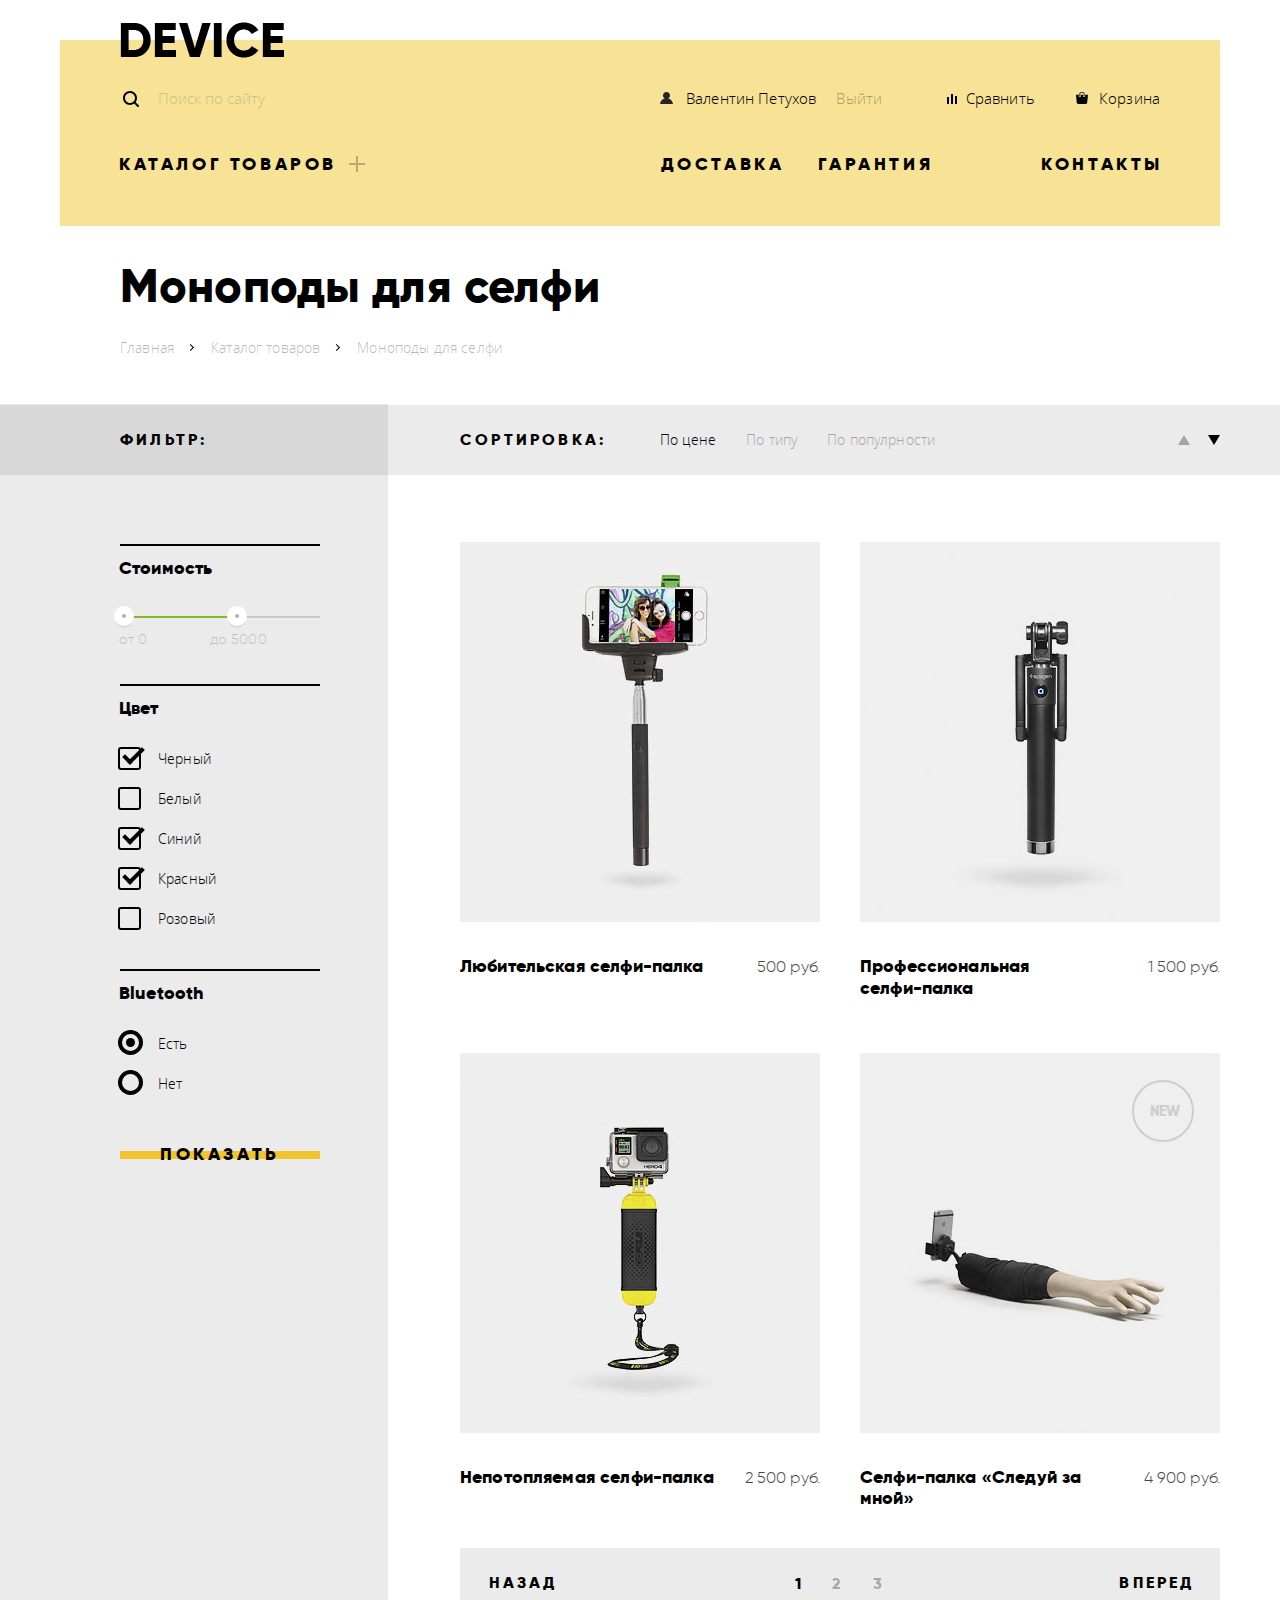
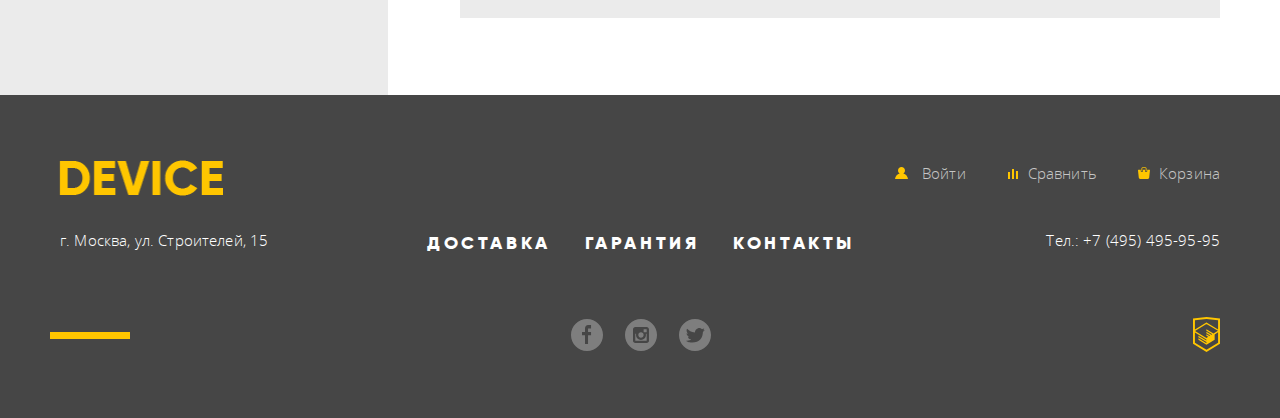
==== commit 31d57d7f: "Исправил критерий Д19" ====
--- a/catalog.html
+++ b/catalog.html
@@ -1,240 +1,326 @@
 <!DOCTYPE html>
 <html lang="ru">
-	<head>
-		<meta charset="utf-8">
-		<title>Каталог магазина Device</title>
-    <link href="css/normalize.css" rel="stylesheet">
-    <link href="css/style-mini.css" rel="stylesheet">
-	</head>
-	<body>
-    <header class="main-header">
-      <div class="container">
-        <div class="logo-title">
-          <a href="index.html"><img src="img/logo.png" width="164" height="36" alt="Логотип компании Device"></a>
-        </div>
-        <nav class="main-navigation"> 
-          <div class="search-wrap">
-            <form class="search" action="https://echo.htmlacademy.ru" method="post">
-                <label class="search-label" for="search"><span class="visually-hidden ">Поиск по сайту</span></label>
-                <input id="search" type="search" name="search" value="" placeholder="Поиск по сайту">
-                <button class="button-search" type="submit">Найти</button>
-            </form>
-          </div>
-          <ul class="user-menu">
-            <li><a class="user-menu-link login-in" href="#">Валентин Петухов</a></li>
-            <li class="user-item-exit"><a class="user-menu-link login-out" href="#">Выйти</a></li>
-            <li><a class="user-menu-link compare" href="#">Сравнить</a></li>
-            <li><a class="user-menu-link basket" href="#">Корзина</a></li>
-          </ul>
-          <ul class="site-menu">
-            <li class="site-menu-item site-menu-catalog">
-              <a class="site-menu-link" href="#">Каталог товаров</a>
-              <div class="submenu-wrap">
-                <ul class="submenu">
-                  <li class="submenu-item submenu-item-vr">
-                    <a class="submenu-link" href="#">Виртульная реальность</a>
-                  </li>
-                  <li class="submenu-item submenu-item-fitnes">
-                    <a class="submenu-link" href="#">Фитнес браслеты</a>
-                  </li>
-                  <li class="submenu-item submenu-item-quadcopter">
-                    <a class="submenu-link" href="#">Квадрокоптеры</a>
-                  </li>
-                  <li class="submenu-item submenu-item-selfie">
-                    <a class="submenu-link" href="catalog.html">Моноподы для селфи</a>
-                  </li>
-                  <li class="submenu-item submenu-item-watch">
-                    <a class="submenu-link" href="#">Умные часы</a>
-                  </li>
-                  <li class="submenu-item submenu-item-camera">
-                    <a class="submenu-link" href="#">Экшн-камеры</a>
-                  </li>
-                </ul>
-              </div>
-            </li>
-            <li class="site-menu-item"><a class="site-menu-link" href="#">Доставка</a></li>
-            <li class="site-menu-item"><a class="site-menu-link" href="#">Гарантия</a></li>
-            <li class="site-menu-item"><a class="site-menu-link" href="#">Контакты</a></li>
-          </ul>
-        </nav>
-      </div>
-    </header>
-  	<main class="main">
-      <div class="container">
-        <div class="page-title-wrap">
-  		    <h1 class="page-title">Моноподы для селфи</h1>
-  		    <ul class="breadcrumbs">
-  			    <li><a href="index.html">Главная</a></li>
-  			    <li><a href="#">Каталог товаров</a></li>
-  		  	  <li><a class="breadcrumbs-current">Моноподы для селфи</a></li>
-  	   	  </ul>
-        </div>
-      </div>
-      <div class="catalog-wrap">
-    		  <section class="filter">
-            <div class="filter-wrap">
-              <div class="filter-title">
-                <div class="filter-title-wrap filter-item">
-                  <h2 class="box-title">Фильтр:</h2>
-                </div>
-              </div>
-              <form class="filter-form" action="https://echo.htmlacademy.ru" method="post">
-                <div class="filter-price filter-item">
-                  <hr class="filter-line">
-                  <fieldset class="filter-fieldset">
-                    <legend class="filter-item-title">
-                      <label>Стоимость</label>
-                    </legend>
-                    <div class="fieldset-wrap"> 
-                      <div class="price-wrap">
-                        <div class="price-button"></div>
-                        <div class="price-button"></div>
-                        <div class="price-text">от 0</div>
-                        <div class="price-text">до 5000</div>
-                      </div>
-                    </div>
-                  </fieldset>
-                </div>
-                <div class="filter-color filter-item">
-                  <hr class="filter-line">
-                  <fieldset class="filter-fieldset">
-                    <legend class="filter-item-title">Цвет</legend>
-                    <div class="fieldset-wrap">
-                      <input class="filter-input filter-checkbox visually-hidden" id="color-black" type="checkbox" name="color-black" checked>
-                      <label class="filter-label filter-checkbox-title" for="color-black">Черный</label>
-                      <input class="filter-input filter-checkbox visually-hidden" id="color-white" type="checkbox" name="color-white">
-                      <label class="filter-label filter-checkbox-title" for="color-white">Белый</label>
-                      <input class="filter-input filter-checkbox visually-hidden" id="color-blue" type="checkbox" name="color-blue" checked>
-                      <label class="filter-label filter-checkbox-title" for="color-blue">Синий</label>
-                      <input class="filter-input filter-checkbox visually-hidden" id="color-red" type="checkbox" name="color-red" checked>
-                      <label class="filter-label filter-checkbox-title" for="color-red">Красный</label>
-                      <input class="filter-input filter-checkbox visually-hidden" id="color-pink" type="checkbox" name="color-pink">
-                      <label class="filter-label filter-checkbox-title" for="color-pink">Розовый</label>
-                    </div>
-                  </fieldset>
-                </div>
-                <div class="filter-bluetooth filter-item">
-                  <hr class="filter-line">
-                  <fieldset class="filter-fieldset">
-                    <legend class="filter-item-title">Bluetooth</legend>
-                    <div class="fieldset-wrap">
-                      <input class="filter-input visually-hidden filter-radio-item" id="bluetooth-on" type="radio" name="bluetooth" value="bluetooth-on" checked>
-                      <label class="filter-label filter-radio-title" for="bluetooth-on">Есть</label>
-                      <input class="filter-input visually-hidden filter-radio-item" id="bluetooth-off" type="radio" name="bluetooth" value="bluetooth-off">
-                      <label class="filter-label filter-radio-title" for="bluetooth-off">Нет</label>
-                    </div>
-                  </fieldset>
-                </div>
-                <button class="button filter-button filter-item" type="submit">Показать</button>
-              </form>
-            </div>
-      	 	</section>
-    		  <section class="catalog">
-      			<div class="catalog-sort">
-      				<h2 class="box-title">Сортировка:</h2>
-      				<ul class="sort-list">
-      					<li><a class="sort-list-link sort-price sort-link-current">По цене</a></li>
-      					<li><a class="sort-list-link sort-type" href="#">По типу</a></li>
-      					<li><a class="sort-list-link sort-popularity" href="#">По популрности</a></li>
-                <li class="sort-item-ending sort-item-up"><a class="sort-list-link sord-ending sort-up" href="#"><span class="visually-hidden">По возрастанию</span></a></li>
-                <li class="sort-item-ending sort-item-down"><a class="sort-list-link sord-ending sort-down sort-link-current"><span class="visually-hidden">По убыванию</span></a></li>
-      				</ul>
-      			</div>
-      			<div class="catalog-content">
-      				<h2 class="visually-hidden">Список моноподов для селфи</h2>
-      				<ul class="catalog-list">
-      					<li class="catalog-item">
-      						<h3><a class="catalog-item-title" href="#">Любительская селфи-палка</a></h3>
-      						<div class="catalog-item-image">
-      							<img src="img/item-1.jpg" width="360" height="380" alt="Любительская селфи-палка">
-                    <div class="catalog-buttons-hidden">
-                      <a class="button" href="#">В корзину</a>
-                      <a class="add-compare" href="#">Добавить к сравнению</a>
-                    </div>
-      						</div>
-      						<span class="catalog-item-price">500 руб.</span>
-      					</li>
-      					<li class="catalog-item">
-      						<h3><a class="catalog-item-title" href="#">Профессиональная <br>селфи-палка</a></h3>
-      						<div class="catalog-item-image">
-      							<img src="img/item-2.jpg" width="360" height="380" alt="Профессиональная селфи-палка">
-                    <div class="catalog-buttons-hidden">
-                      <a class="button" href="#">В корзину</a>
-                      <a class="add-compare" href="#">Добавить к сравнению</a>
-                    </div>
-      						</div>
-      						<span class="catalog-item-price">1 500 руб.</span>
-      					</li>
-      					<li class="catalog-item">
-      						<h3><a class="catalog-item-title" href="#">Непотопляемая селфи-палка</a></h3>
-      						<div class="catalog-item-image">
-      							<img src="img/item-3.jpg" width="360" height="380" alt="Непотопляемая селфи-палка">
-                    <div class="catalog-buttons-hidden">
-                      <a class="button" href="#">В корзину</a>
-                      <a class="add-compare" href="#">Добавить к сравнению</a>
-                    </div>
-      						</div>
-      						<span class="catalog-item-price">2 500 руб.</span>
-      					</li>
-      					<li class="catalog-item">
-      						<h3><a class="catalog-item-title" href="#">Селфи-палка «Следуй за <br>мной»</a></h3>
-      						<div class="catalog-item-image catalog-item-new">
-      							<img src="img/item-4.jpg" width="360" height="380" alt="Селфи-палка «Следуй за мной»">
-                    <div class="catalog-buttons-hidden">
-                      <a class="button" href="#">В корзину</a>
-                      <a class="add-compare" href="#">Добавить к сравнению</a>
-                    </div>
-      						</div>
-      						<span class="catalog-item-price">4 900 руб.</span>
-      					</li>
-      				</ul>
-            </div>
-            <div class="pagination">
-        				<ul class="pagination-list">
-        				  <li class="pagination-back"><a class="pagination-button" href="#">Назад</a></li>
-                  <li class="pagination-number-list">
-                    <ul class="pagination-number">
-        				      <li class="pagination-number-item"><a class="pagination-number-link pagination-item-current">1</a></li>
-        				      <li class="pagination-number-item"><a class="pagination-number-link" href="#">2</a></li>
-      					     <li class="pagination-number-item"><a class="pagination-number-link" href="#">3</a></li>
-                   </ul>
-                  </li>
-        				  <li class="pagination-forward"><a class="pagination-button" href="#">Вперед</a></li>
-        			  </ul>
-      			</div>
-    		  </section>
-      </div>
-  	</main>
-  	<footer class="main-footer footer">
-      <div class="container">
-        <div class="footer-top">
-          <div class="logo-title">
-            <a href="index.html"><img src="img/logo-footer.png" width="164" height="36" alt="Логотип компании Device"></a>
-          </div>
-          <ul class="footer-user-menu">
-              <li><a class="footer-login-link" href="#">Войти</a></li>
-              <li><a class="footer-compare" href="#">Сравнить</a></li>
-              <li><a class="footer-basket" href="#">Корзина</a></li>
-          </ul>
-        </div>
-        <div class="footer-middle"> 
-          <p class="footer-contacts">г. Москва, ул. Строителей, 15</p>
-          <ul class="footer-menu">
-            <li><a href="#">Доставка</a></li>
-            <li><a href="#">Гарантия</a></li>
-            <li><a href="#">Контакты</a></li>
-          </ul>
-          <p class="footer-phone">Тел.: +7 (495) 495-95-95</p>
-        </div>
-        <div class="footer-bottom">
-          <ul class="footer-social">
-            <li><a class="social-button social-fb" href="#"><span class="visually-hidden">Фейсбук</span></a></li>
-            <li><a class="social-button social-instagramm" href="#"><span class="visually-hidden">Инстагр</span></a></li>
-            <li><a class="social-button social-twitter" href="#"><span class="visually-hidden">Твиттер</span></a></li>
-          </ul>
-          <a class="copyright" href="https://htmlacademy.ru/intensive/htmlcss"><img class="copyright" src="img/logo-html.svg" width="27" height="35" alt="Логотип HTML Academy"></a>
-        </div>
-      </div>
-    </footer>
-	</body>
+
+<head>
+	<meta charset="utf-8">
+	<title>Каталог магазина Device</title>
+	<link href="css/normalize.css" rel="stylesheet">
+	<link href="css/style.css" rel="stylesheet">
+</head>
+
+<body>
+	<header class="main-header">
+		<div class="container">
+			<div class="logo-title">
+				<a href="index.html"><img src="img/logo.png" width="164" height="36" alt="Логотип компании Device">
+				</a>
+			</div>
+			<nav class="main-navigation">
+				<div class="search-wrap">
+					<form class="search" action="https://echo.htmlacademy.ru" method="post">
+						<label class="search-label" for="search">
+							<span class="visually-hidden ">Поиск по сайту</span>
+						</label>
+						<input id="search" type="search" name="search" value="" placeholder="Поиск по сайту">
+						<button class="button-search" type="submit">Найти</button>
+					</form>
+				</div>
+				<ul class="user-menu">
+					<li class="user-item-enter">
+						<a class="user-menu-link login-in" href="#">Валентин Петухов</a>
+					</li>
+					<li class="user-item-exit">
+						<a class="user-menu-link login-out" href="#">Выйти</a>
+					</li>
+					<li>
+						<a class="user-menu-link compare" href="#">Сравнить</a>
+					</li>
+					<li>
+						<a class="user-menu-link basket" href="#">Корзина</a>
+					</li>
+				</ul>
+				<ul class="site-menu">
+					<li class="site-menu-item site-menu-catalog">
+						<a class="site-menu-link" href="#">Каталог товаров</a>
+						<div class="submenu-wrap">
+							<ul class="submenu">
+								<li class="submenu-item submenu-item-vr">
+									<a class="submenu-link" href="#">Виртульная реальность</a>
+								</li>
+								<li class="submenu-item submenu-item-fitnes">
+									<a class="submenu-link" href="#">Фитнес браслеты</a>
+								</li>
+								<li class="submenu-item submenu-item-quadcopter">
+									<a class="submenu-link" href="#">Квадрокоптеры</a>
+								</li>
+								<li class="submenu-item submenu-item-selfie">
+									<a class="submenu-link" href="catalog.html">Моноподы для селфи</a>
+								</li>
+								<li class="submenu-item submenu-item-watch">
+									<a class="submenu-link" href="#">Умные часы</a>
+								</li>
+								<li class="submenu-item submenu-item-camera">
+									<a class="submenu-link" href="#">Экшн-камеры</a>
+								</li>
+							</ul>
+						</div>
+					</li>
+					<li class="site-menu-item">
+						<a class="site-menu-link" href="#">Доставка</a>
+					</li>
+					<li class="site-menu-item">
+						<a class="site-menu-link" href="#">Гарантия</a>
+					</li>
+					<li class="site-menu-item">
+						<a class="site-menu-link" href="#">Контакты</a>
+					</li>
+				</ul>
+			</nav>
+		</div>
+	</header>
+	<main class="main">
+		<div class="container">
+			<div class="page-title-wrap">
+				<h1 class="page-title">Моноподы для селфи</h1>
+				<ul class="breadcrumbs">
+					<li>
+						<a href="index.html">Главная</a>
+					</li>
+					<li>
+						<a href="#">Каталог товаров</a>
+					</li>
+					<li>
+						<a class="breadcrumbs-current">Моноподы для селфи</a>
+					</li>
+				</ul>
+			</div>
+		</div>
+		<div class="catalog-wrap">
+			<section class="filter">
+				<div class="filter-wrap">
+					<div class="filter-title">
+						<div class="filter-title-wrap filter-item">
+							<h2 class="box-title">Фильтр:</h2>
+						</div>
+					</div>
+					<form class="filter-form" action="https://echo.htmlacademy.ru" method="post">
+						<div class="filter-price filter-item">
+							<hr class="filter-line">
+							<fieldset class="filter-fieldset">
+								<legend class="filter-item-title">
+									<label>Стоимость</label>
+								</legend>
+								<div class="fieldset-wrap">
+									<div class="price-wrap">
+										<div class="price-button"></div>
+										<div class="price-button"></div>
+										<div class="price-text">от 0</div>
+										<div class="price-text">до 5000</div>
+									</div>
+								</div>
+							</fieldset>
+						</div>
+						<div class="filter-color filter-item">
+							<hr class="filter-line">
+							<fieldset class="filter-fieldset">
+								<legend class="filter-item-title">Цвет</legend>
+								<div class="fieldset-wrap">
+									<input class="filter-input filter-checkbox visually-hidden" id="color-black" type="checkbox" name="color-black" checked="checked">
+									<label class="filter-label filter-checkbox-title" for="color-black">Черный</label>
+									<input class="filter-input filter-checkbox visually-hidden" id="color-white" type="checkbox" name="color-white">
+									<label class="filter-label filter-checkbox-title" for="color-white">Белый</label>
+									<input class="filter-input filter-checkbox visually-hidden" id="color-blue" type="checkbox" name="color-blue" checked="checked">
+									<label class="filter-label filter-checkbox-title" for="color-blue">Синий</label>
+									<input class="filter-input filter-checkbox visually-hidden" id="color-red" type="checkbox" name="color-red" checked="checked">
+									<label class="filter-label filter-checkbox-title" for="color-red">Красный</label>
+									<input class="filter-input filter-checkbox visually-hidden" id="color-pink" type="checkbox" name="color-pink">
+									<label class="filter-label filter-checkbox-title" for="color-pink">Розовый</label>
+								</div>
+							</fieldset>
+						</div>
+						<div class="filter-bluetooth filter-item">
+							<hr class="filter-line">
+							<fieldset class="filter-fieldset">
+								<legend class="filter-item-title">Bluetooth</legend>
+								<div class="fieldset-wrap">
+									<input class="filter-input visually-hidden filter-radio-item" id="bluetooth-on" type="radio" name="bluetooth" value="bluetooth-on" checked="checked">
+									<label class="filter-label filter-radio-title" for="bluetooth-on">Есть</label>
+									<input class="filter-input visually-hidden filter-radio-item" id="bluetooth-off" type="radio" name="bluetooth" value="bluetooth-off">
+									<label class="filter-label filter-radio-title" for="bluetooth-off">Нет</label>
+								</div>
+							</fieldset>
+						</div>
+						<button class="button filter-button filter-item" type="submit">Показать</button>
+					</form>
+				</div>
+			</section>
+			<section class="catalog">
+				<div class="catalog-sort">
+					<h2 class="box-title">Сортировка:</h2>
+					<ul class="sort-list">
+						<li>
+							<a class="sort-list-link sort-price sort-link-current">По цене</a>
+						</li>
+						<li>
+							<a class="sort-list-link sort-type" href="#">По типу</a>
+						</li>
+						<li>
+							<a class="sort-list-link sort-popularity" href="#">По популрности</a>
+						</li>
+						<li class="sort-item-ending sort-item-up">
+							<a class="sort-list-link sord-ending sort-up" href="#">
+								<span class="visually-hidden">По возрастанию</span>
+							</a>
+						</li>
+						<li class="sort-item-ending sort-item-down">
+							<a class="sort-list-link sord-ending sort-down sort-link-current">
+								<span class="visually-hidden">По убыванию</span>
+							</a>
+						</li>
+					</ul>
+				</div>
+				<div class="catalog-content">
+					<h2 class="visually-hidden">Список моноподов для селфи</h2>
+					<ul class="catalog-list">
+						<li class="catalog-item">
+							<h3>
+                                    <a class="catalog-item-title" href="#">Любительская селфи-палка</a>
+                                </h3>
+							<div class="catalog-item-image">
+								<img src="img/item-1.jpg" width="360" height="380" alt="Любительская селфи-палка">
+								<div class="catalog-buttons-hidden">
+									<a class="button" href="#">В корзину</a>
+									<a class="add-compare" href="#">Добавить к сравнению</a>
+								</div>
+							</div>
+							<span class="catalog-item-price">500 руб.</span>
+						</li>
+						<li class="catalog-item">
+							<h3>
+                                    <a class="catalog-item-title" href="#">Профессиональная
+                                        <br>селфи-палка</a>
+                                </h3>
+							<div class="catalog-item-image">
+								<img src="img/item-2.jpg" width="360" height="380" alt="Профессиональная селфи-палка">
+								<div class="catalog-buttons-hidden">
+									<a class="button" href="#">В корзину</a>
+									<a class="add-compare" href="#">Добавить к сравнению</a>
+								</div>
+							</div>
+							<span class="catalog-item-price">1 500 руб.</span>
+						</li>
+						<li class="catalog-item">
+							<h3>
+                                    <a class="catalog-item-title" href="#">Непотопляемая селфи-палка</a>
+                                </h3>
+							<div class="catalog-item-image">
+								<img src="img/item-3.jpg" width="360" height="380" alt="Непотопляемая селфи-палка">
+								<div class="catalog-buttons-hidden">
+									<a class="button" href="#">В корзину</a>
+									<a class="add-compare" href="#">Добавить к сравнению</a>
+								</div>
+							</div>
+							<span class="catalog-item-price">2 500 руб.</span>
+						</li>
+						<li class="catalog-item">
+							<h3>
+                                    <a class="catalog-item-title" href="#">Селфи-палка «Следуй за
+                                        <br>мной»</a>
+                                </h3>
+							<div class="catalog-item-image catalog-item-new">
+								<img src="img/item-4.jpg" width="360" height="380" alt="Селфи-палка «Следуй за мной»">
+								<div class="catalog-buttons-hidden">
+									<a class="button" href="#">В корзину</a>
+									<a class="add-compare" href="#">Добавить к сравнению</a>
+								</div>
+							</div>
+							<span class="catalog-item-price">4 900 руб.</span>
+						</li>
+					</ul>
+				</div>
+				<div class="pagination">
+					<ul class="pagination-list">
+						<li class="pagination-back">
+							<a class="pagination-button" href="#">Назад</a>
+						</li>
+						<li class="pagination-number-list">
+							<ul class="pagination-number">
+								<li class="pagination-number-item">
+									<a class="pagination-number-link pagination-item-current">1</a>
+								</li>
+								<li class="pagination-number-item">
+									<a class="pagination-number-link" href="#">2</a>
+								</li>
+								<li class="pagination-number-item">
+									<a class="pagination-number-link" href="#">3</a>
+								</li>
+							</ul>
+						</li>
+						<li class="pagination-forward">
+							<a class="pagination-button" href="#">Вперед</a>
+						</li>
+					</ul>
+				</div>
+			</section>
+		</div>
+	</main>
+	<footer class="main-footer footer">
+		<div class="container">
+			<div class="footer-top">
+				<div class="logo-title">
+					<a href="index.html"><img src="img/logo-footer.png" width="164" height="36" alt="Логотип компании Device">
+					</a>
+				</div>
+				<ul class="footer-user-menu">
+					<li>
+						<a class="footer-login-link" href="#">Войти</a>
+					</li>
+					<li>
+						<a class="footer-compare" href="#">Сравнить</a>
+					</li>
+					<li>
+						<a class="footer-basket" href="#">Корзина</a>
+					</li>
+				</ul>
+			</div>
+			<div class="footer-middle">
+				<p class="footer-contacts">г. Москва, ул. Строителей, 15</p>
+				<ul class="footer-menu">
+					<li>
+						<a href="#">Доставка</a>
+					</li>
+					<li>
+						<a href="#">Гарантия</a>
+					</li>
+					<li>
+						<a href="#">Контакты</a>
+					</li>
+				</ul>
+				<p class="footer-phone">Тел.: +7 (495) 495-95-95</p>
+			</div>
+			<div class="footer-bottom">
+				<ul class="footer-social">
+					<li>
+						<a class="social-button social-fb" href="#">
+							<span class="visually-hidden">Фейсбук</span>
+						</a>
+					</li>
+					<li>
+						<a class="social-button social-instagramm" href="#">
+							<span class="visually-hidden">Инстагр</span>
+						</a>
+					</li>
+					<li>
+						<a class="social-button social-twitter" href="#">
+							<span class="visually-hidden">Твиттер</span>
+						</a>
+					</li>
+				</ul>
+				<a class="copyright" href="https://htmlacademy.ru/intensive/htmlcss"><img class="copyright" src="img/logo-html.svg" width="27" height="35" alt="Логотип HTML Academy">
+				</a>
+			</div>
+		</div>
+	</footer>
+</body>
+
 </html>
--- a/css/style.css
+++ b/css/style.css
@@ -0,0 +1,2234 @@
+@font-face {
+	font-family: "Gilroy";
+	font-weight: normal;
+	font-style: normal;
+	src: local("Gilroy Light"), url("../fonts/gilroylight.woff2") format("woff2");
+}
+
+@font-face {
+	font-family: "Gilroy";
+	font-weight: 700;
+	font-style: normal;
+	src: local("Gilroy ExtraBold"), url("../fonts/gilroyextrabold.woff2") format("woff2");
+}
+
+@font-face {
+	font-family: "Open Sans";
+	font-weight: 300;
+	font-style: normal;
+	src: local("Open Sans Light"), url("../fonts/opensanslight.woff2") format("woff2");
+}
+
+@font-face {
+	font-family: "Open Sans";
+	font-weight: normal;
+	font-style: normal;
+	src: local("Open Sans"), url("../fonts/opensans.woff2") format("woff2");
+}
+
+body,
+html {
+	width: 100%;
+}
+
+body {
+	margin: 0;
+	padding: 0;
+
+	font-family: "Open Sans", "Arial", sans-serif;
+	font-size: 15px;
+	line-height: 30px;
+	letter-spacing: 0.01em;
+	color: #464646;
+	font-weight: 300;
+
+	background-color: #ffffff;
+}
+
+a {
+	text-decoration: none;
+}
+
+.visually-hidden:not(:focus):not(:active),
+input[type="checkbox"].visually-hidden,
+input[type="radio"].visually-hidden {
+	position: absolute;
+
+	width: 1px;
+	height: 1px;
+	margin: -1px;
+	border: 0;
+	padding: 0;
+
+	white-space: nowrap;
+
+	clip-path: inset(100%);
+	clip: rect(0 0 0 0);
+	overflow: hidden;
+}
+
+.container {
+	width: 1160px;
+	margin: 0 auto;
+	padding: 0 10px;
+}
+
+.content-container {
+	width: 1040px;
+	margin: 0 auto;
+}
+
+.main-header {
+	margin-top: 22px;
+}
+
+.main-navigation {
+	display: flex;
+	flex-wrap: wrap;
+	justify-content: space-between;
+	align-items: flex-start;
+	align-content: flex-start;
+	min-height: 168px;
+	padding: 0 60px;
+
+	line-height: 36px;
+	color: black;
+
+	background-color: #f7e296;
+}
+
+.logo-title {
+	width: 164px;
+	height: 36px;
+	margin-left: 60px;
+}
+
+.main-header .logo-title::before {
+	content: "";
+
+	position: absolute;
+	z-index: -1;
+
+	width: 1160px;
+	height: 18px;
+	margin-top: 18px;
+	margin-left: -60px;
+
+	background-color: #f7e296;
+}
+
+.logo-title a:hover {
+	opacity: 0.6;
+}
+
+.logo-title a:active {
+	opacity: 0.3;
+}
+
+.search-wrap {
+	position: relative;
+
+	display: flex;
+	align-items: center;
+	width: 440px;
+	margin-top: 15px;
+}
+
+.search {
+	position: relative;
+}
+
+.search-label::before {
+	content: "";
+
+	position: absolute;
+	top: 18px;
+
+	width: 16px;
+	height: 16px;
+	margin-right: 20px;
+	margin-left: 3px;
+	padding: 0;
+
+	line-height: 36px;
+
+	background-image: url("../img/search.svg");
+	background-repeat: no-repeat;
+}
+
+.button-search::after {
+	content: "";
+
+	position: absolute;
+	bottom: 0;
+	left: 0;
+
+	width: 99%;
+	height: 2px;
+
+	background-color: #000000;
+}
+
+.search input {
+	width: 312px;
+	height: 49px;
+	margin-left: 38px;
+	padding: 0;
+
+	font: inherit;
+
+	background-color: transparent;
+	border: 0;
+	outline: 0;
+	opacity: 0.3;
+}
+
+.search input:hover {
+	opacity: 0.6;
+}
+
+.search input:focus {
+	opacity: 1;
+}
+
+.button-search {
+	display: none;
+	width: 85px;
+	height: 49px;
+
+	font: inherit;
+	line-height: 36px;
+	color: #000000;
+
+	background-color: transparent;
+	border: 2px solid #000000;
+	cursor: pointer;
+}
+
+.button-search:hover {
+	color: #ffffff;
+
+	background-color: #000000;
+}
+
+.button-search:active {
+	display: inline-block;
+	color: rgba(255, 255, 255, 0.3);
+
+	background-color: #000000;
+}
+
+.search input:focus + .button-search {
+	display: inline-block;
+
+	vertical-align: top;
+}
+
+.site-menu,
+.submenu,
+.user-menu {
+	list-style: none;
+}
+
+.user-menu {
+	display: flex;
+	flex-wrap: wrap;
+	align-items: center;
+	width: 500px;
+	margin-top: 22px;
+	margin-bottom: 0;
+	padding: 0;
+}
+
+.user-menu li {
+	position: relative;
+	padding-left: 26px;
+	margin-right: 38px;
+}
+
+.user-menu li:first-child {
+	margin-right: auto;
+	margin-left: 0;
+}
+
+.user-menu li:last-child {
+	margin-right: 0;
+}
+
+.user-menu li.user-item-enter {
+	margin-right: 20px;
+}
+
+.user-menu .user-item-exit {
+	padding: 0;
+	margin-right: auto;
+}
+
+.basket::before,
+.compare::before,
+.login-in::before {
+	content: "";
+
+	position: absolute;
+
+	width: 13px;
+	height: 13px;
+
+	background-repeat: no-repeat;
+}
+
+.login-in::before {
+	top: 12px;
+	left: 0;
+
+	background-image: url("../img/user.svg");
+}
+
+.compare::before {
+	top: 14px;
+	left: 7px;
+
+	background-image: url("../img/compare.svg");
+}
+
+.basket::before {
+	top: 12px;
+	left: 3px;
+
+	background-image: url("../img/cart.svg");
+}
+
+.login-out {
+	opacity: 0.3;
+}
+
+.site-menu {
+	display: flex;
+	flex-wrap: wrap;
+	flex-basis: 1040px;
+	width: 1040px;
+	margin-top: 24px;
+	padding: 0;
+}
+
+.site-menu .site-menu-catalog {
+	position: relative;
+
+	margin-left: -1px;
+	margin-right: auto;
+	padding-right: 28px;
+}
+
+.site-menu > li {
+	margin-right: 34px;
+}
+
+.site-menu > li:last-child {
+	margin-left: 74px;
+	margin-right: -3px;
+}
+
+.site-menu-link {
+	font-family: "Gilroy", "Arial", sans-serif;
+	font-size: 18px;
+	line-height: 1.2;
+	letter-spacing: 0.2em;
+	color: #000000;
+	font-weight: 700;
+	text-transform: uppercase;
+	text-align: end;
+}
+
+.site-menu-catalog > a::after,
+.site-menu-catalog > a::before {
+	content: "";
+
+	position: absolute;
+	top: 10px;
+	right: 0;
+
+	width: 16px;
+	height: 16px;
+	background-image: linear-gradient(to bottom, transparent 7px, #b8a974 7px, #b8a974 9px, transparent 9px);
+}
+
+.site-menu-catalog a::after {
+	transform: rotate(90deg);
+}
+
+.submenu-wrap {
+	position: absolute;
+	left: -59px;
+
+	display: none;
+	width: 1160px;
+	min-height: 157px;
+	padding: 0;
+
+	background-color: #f7e296;
+}
+
+.submenu {
+	display: flex;
+	flex-wrap: wrap;
+	align-content: flex-start;
+	width: 640px;
+	margin-top: 15px;
+	padding-left: 60px;
+}
+
+.submenu-item-camera,
+.submenu-item-selfie,
+.submenu-item-vr {
+	width: 240px;
+}
+
+.submenu-item-fitnes,
+.submenu-item-watch {
+	width: 200px;
+}
+
+.site-menu-link,
+.submenu-link,
+.user-menu-link {
+	color: #000000;
+}
+
+.site-menu-item:hover .site-menu-link,
+.submenu-link:hover,
+.user-menu-link:hover {
+	opacity: 0.6;
+}
+
+.site-menu-catalog:hover {
+	cursor: pointer;
+}
+
+.site-menu-item:active .site-menu-link,
+.submenu-link:active,
+.user-menu-link:active {
+	opacity: 0.3;
+}
+
+.site-menu-catalog:hover .submenu-wrap,
+.site-menu-link:focus + .submenu-wrap {
+	z-index: 1;
+
+	display: block;
+
+	cursor: pointer;
+}
+
+.info h2,
+.info-title,
+.page-title,
+.service-title,
+.slider-title {
+	font-family: "Gilroy", "Arial", sans-serif;
+	font-size: 47px;
+	line-height: 1.2;
+	color: #000000;
+	font-weight: 700;
+}
+
+.slider {
+	position: relative;
+	width: 1160px;
+	min-height: 508px;
+}
+
+.slider::before {
+	content: "";
+
+	position: absolute;
+	z-index: -1;
+
+	width: 1160px;
+	height: 113px;
+
+	background-color: #f7e296;
+}
+
+.slider::after {
+	content: "";
+
+	position: absolute;
+	top: 39px;
+	right: 460px;
+
+	width: 100px;
+	height: 7px;
+
+	background-color: #ffffff;
+}
+
+.slider-wrap {
+	display: none;
+	align-items: flex-start;
+}
+
+.slider-fitness::before,
+.slider-quadcopter::before,
+.slider-selfie::before {
+	position: absolute;
+	top: -13px;
+	right: 46px;
+	z-index: -1;
+
+	font-family: "Gilroy", "Arial", sans-serif;
+	font-size: 179.2px;
+	line-height: 179.2px;
+	letter-spacing: 0.01em;
+	color: #ffffff;
+	font-weight: 700;
+}
+
+.slider-selfie::before {
+	content: "01";
+}
+
+.slider-fitness::before {
+	content: "02";
+}
+
+.slider-quadcopter::before {
+	content: "03";
+}
+
+.slider-img {
+	width: 599px;
+}
+
+.slider-selfie-img {
+	width: 384px;
+	height: 486px;
+	margin-top: 2px;
+	margin-left: 90px;
+}
+
+.slider-fitness-img {
+	width: 345px;
+	height: 485px;
+	margin-top: 14px;
+	margin-left: 116px;
+}
+
+.slider-quadcopter-img {
+	width: 526px;
+	height: 334px;
+	margin-top: 67px;
+	margin-left: 31px;
+}
+
+.slider-content {
+	width: 560px;
+}
+
+.slider-title {
+	margin-top: 81px;
+	margin-bottom: 0;
+}
+
+.slider-description {
+	width: 481px;
+	margin-top: 19px;
+	margin-bottom: 0;
+	padding: 0;
+}
+
+.button {
+	display: inline-block;
+	min-height: 30px;
+	padding-top: 10px;
+
+	font-family: "Gilroy", "Arial", sans-serif;
+	font-size: 18px;
+	line-height: 1.2;
+	letter-spacing: 0.2em;
+	color: #000000;
+	font-weight: 700;
+	text-transform: uppercase;
+	text-align: center;
+	vertical-align: top;
+
+	background-image: linear-gradient(
+		to bottom, 
+		transparent 40%, 
+		#f0c52e 40%, 
+		#f0c52e 60%, 
+		transparent 60%);
+}
+
+.button:hover {
+	background: #f0c52e;
+}
+
+.button:active {
+	color: rgba(0, 0, 0, 0.3);
+}
+
+.slider-more {
+	min-width: 220px;
+	max-width: 350px;
+	margin-top: 43px;
+	margin-left: 1px;
+}
+
+.slider-table {
+	margin-top: 53px;
+	margin-bottom: 0;
+
+	border-collapse: collapse;
+}
+
+.slider-table-features {
+	font-family: "Gilroy", "Arial", sans-serif;
+	font-size: 36px;
+	line-height: 1.2;
+	color: #000000;
+	font-weight: normal;
+}
+
+.slider-table-features td {
+	width: 160px;
+	padding: 0;
+}
+
+.slider-table-features td:nth-child(2) {
+	width: 140px;
+}
+
+.slider-table-title th {
+	padding: 9px 0 0;
+
+	font-size: 13px;
+	line-height: 20px;
+	font-weight: 300;
+	text-align: left;
+}
+
+.slider-controls {
+	position: absolute;
+	bottom: 167px;
+	right: 83px;
+
+	display: flex;
+	justify-content: space-between;
+	width: 78px;
+}
+
+.slider-controls label {
+	position: relative;
+
+	width: 10px;
+	height: 10px;
+
+	background-color: transparent;
+	border: 1px solid #000000;
+	border-radius: 50%;
+}
+
+.slider-controls label:hover {
+	cursor: pointer;
+}
+
+.slider-controls label::before {
+	content: "";
+
+	position: absolute;
+	top: 2px;
+	left: 2px;
+
+	opacity: 0;
+	width: 4px;
+	height: 4px;
+
+	border: 1px solid #000000;
+	border-radius: 50%;
+
+}
+
+.slider-fitness-radio:checked ~ .slider-controls .slider-fitness-label::before,
+.slider-quadcopter-radio:checked ~ .slider-controls .slider-quadcopter-label::before,
+.slider-selfie-radio:checked ~ .slider-controls .slider-selfie-label::before {
+	opacity: 1;
+}
+
+.slider-fitness-radio:checked ~ .slider-fitness,
+.slider-quadcopter-radio:checked ~ .slider-quadcopter,
+.slider-selfie-radio:checked ~ .slider-selfie {
+	display: flex;
+}
+
+.slider-fitness-radio:focus ~ .slider-controls .slider-fitness-label,
+.slider-quadcopter-radio:focus ~ .slider-controls .slider-quadcopter-label,
+.slider-selfie-radio:focus ~ .slider-controls .slider-selfie-label {
+	box-shadow: 0 0 2px 2px skyblue;
+}
+
+.page-title-wrap {
+	margin-left: 60px;
+	margin-top: 32px;
+}
+
+.page-title {
+	margin-bottom: 0;
+}
+
+.breadcrumbs {
+	display: flex;
+	margin-top: 16px;
+	margin-bottom: 0;
+	padding: 0;
+
+	list-style: none;
+}
+
+.breadcrumbs li {
+	position: relative;
+
+	margin-right: 37px;
+}
+
+.breadcrumbs li:not(:first-child)::before {
+	content: "";
+
+	position: absolute;
+	top: 15px;
+	left: -23px;
+
+	width: 4px;
+	height: 4px;
+
+	background-color: transparent;
+	border-right: 1px solid #000000;
+	border-bottom: 1px solid #000000;
+
+	transform: rotate(-45deg);
+}
+
+.breadcrumbs a {
+	font-size: 14px;
+	line-height: 36px;
+	color: rgba(0, 0, 0, 0.3);
+	font-weight: 300;
+}
+
+.breadcrumbs a:hover {
+	color: rgba(0, 0, 0, 0.6);
+}
+
+.breadcrumbs a:active {
+	color: rgba(0, 0, 0, 0.1);
+}
+
+.box-title {
+	margin: 0;
+
+	font-family: "Gilroy", "Arial", sans-serif;
+	font-size: 16px;
+	line-height: 1.2;
+	letter-spacing: 0.2em;
+	color: #000000;
+	font-weight: 700;
+	text-transform: uppercase;
+}
+
+.catalog-wrap {
+	position: relative;
+
+	display: flex;
+	min-height: 1287px;
+	margin-top: 38px;
+}
+
+.catalog-wrap::before {
+	content: "";
+
+	position: absolute;
+	top: 1px;
+	z-index: -1;
+
+	width: 100%;
+	height: 70px;
+
+	background-color: rgba(0, 0, 0, 0.08);
+}
+
+.filter {
+	display: flex;
+	flex-direction: column;
+	align-items: flex-end;
+	flex-grow: 1;
+	flex-basis: 328px;
+
+	background-color: rgba(0, 0, 0, 0.08);
+}
+
+.filter-wrap {
+	display: flex;
+	flex-direction: column;
+	align-items: flex-start;
+	width: 328px;
+}
+
+.filter-item {
+	width: 200px;
+	margin-left: 60px;
+}
+
+.filter-title {
+	display: flex;
+}
+
+.filter-title-wrap {
+	display: flex;
+	align-items: center;
+	min-height: 70px;
+}
+
+.filter-price {
+	min-height: 140px;
+	margin-top: 70px;
+}
+
+.filter-color {
+	min-height: 285px;
+}
+
+.filter-bluetooth {
+	min-height: 126px;
+}
+
+.filter-button {
+	display: inline-block;
+	min-height: 40px;
+	min-width: 200px;
+	margin-top: 31px;
+	padding: 0;
+
+	vertical-align: top;
+
+	cursor: pointer;
+}
+
+.filter-form .filter-button:hover {
+	background-color: #f0c52e;
+}
+
+.filter-line {
+	height: 2px;
+	margin: 0;
+
+	background-color: #000000;
+	border: none;
+}
+
+.filter-form {
+	padding-right: 1px;
+}
+
+.filter-fieldset {
+	margin-top: 12px;
+	padding: 0;
+
+	border: 0;
+}
+
+.fieldset-wrap {
+	position: relative;
+
+	display: flex;
+	flex-direction: column;
+}
+
+.filter-input,
+.filter-label {
+	cursor: pointer;
+}
+
+.filter-item-title {
+	position: relative;
+	left: -3px;
+
+	font-family: "Gilroy", "Arial", sans-serif;
+	font-size: 18px;
+	line-height: 1.2;
+	color: #000000;
+	font-weight: 700;
+}
+
+.filter-label {
+	font: inherit;
+	font-size: 14px;
+	line-height: 40px;
+	color: #000000;
+	font-weight: 300;
+}
+
+.price-wrap {
+	display: flex;
+	flex-wrap: wrap;
+	width: 230px;
+	margin-top: 26px;
+	margin-left: -8px;
+}
+
+.price-button {
+	position: relative;
+	flex-shrink: 0;
+	width: 20px;
+	height: 20px;
+	margin-right: 93px;
+
+	background-color: #ffffff;
+	border-radius: 50%;
+	box-shadow: 0 3px 0 -1px #dadada;
+	cursor: pointer;
+}
+
+.price-button::before {
+	content: "";
+
+	position: absolute;
+	top: 50%;
+	left: 50%;
+
+	width: 4px;
+	height: 4px;
+	margin-top: -2px;
+	margin-left: -2px;
+
+	background-color: #b1b1b1;
+	border-radius: 50%;
+}
+
+.price-button:first-child::after {
+	content: "";
+
+	position: absolute;
+	top: 10px;
+	left: 10px;
+	z-index: -1;
+
+	width: 196px;
+	height: 2px;
+
+	background-image: linear-gradient(
+		to right, 
+		#91c92f 55%, 
+		#dbdbdb 55%);
+}
+
+.price-text {
+	margin-top: 2px;
+	margin-right: 57px;
+	margin-left: 5px;
+
+	font-family: "Gilroy", "Arial", "sans-serif";
+	font-size: 14px;
+	line-height: 22px;
+	color: rgba(0, 0, 0, 0.2);
+}
+
+.filter-checkbox-title,
+.filter-radio-title {
+	position: relative;
+
+	margin-left: 36px;
+}
+
+.filter-checkbox-title:first-of-type,
+.filter-radio-title:first-of-type {
+	margin-top: 19px;
+}
+
+.filter-checkbox-title::before {
+	content: "";
+
+	position: absolute;
+	left: -40px;
+
+	margin-top: 8px;
+	width: 19px;
+	height: 19px;
+
+	background-color: transparent;
+	border: 2px solid #000000;
+	border-radius: 3px;
+}
+
+.filter-checkbox:checked + .filter-checkbox-title::after {
+	content: "";
+
+	position: absolute;
+	top: 0;
+	left: -35px;
+
+	margin-top: 9px;
+	width: 17px;
+	height: 7px;
+
+	background-color: transparent;
+	border-left: 4px solid #000000;
+	border-bottom: 4px solid #000000;
+	border-radius: 0;
+
+	transform: rotate(-45deg);
+}
+
+.filter-radio-title::before {
+	content: "";
+
+	position: absolute;
+	left: -40px;
+
+	margin-top: 6px;
+	width: 17px;
+	height: 17px;
+
+	background-color: transparent;
+	border: 4px solid #000000;
+	border-radius: 50%;
+}
+
+.filter-radio-item:checked + .filter-radio-title::after {
+	content: "";
+
+	position: absolute;
+	top: 0;
+	left: -32px;
+
+	margin-top: 14px;
+	width: 9px;
+	height: 9px;
+
+	background-color: #000000;
+	border-radius: 50%;
+}
+
+.filter-checkbox-title:hover::after,
+.filter-checkbox-title:hover::before,
+.filter-radio-title:hover::after,
+.filter-radio-title:hover::before {
+	opacity: 0.6;
+}
+
+.filter-input:focus + .filter-label::before {
+	box-shadow: 0 0 2px 2px skyblue;
+}
+
+.filter-input:disabled + .filter-label {
+	opacity: 0.25;
+}
+
+.catalog {
+	display: flex;
+	flex-direction: column;
+	margin-left: 72px;
+	flex-grow: 1;
+	flex-basis: 760px;
+}
+
+.catalog-sort {
+	display: flex;
+	justify-content: space-between;
+	align-items: center;
+	width: 760px;
+	min-height: 70px;
+}
+
+.sort-list {
+	display: flex;
+	flex-wrap: wrap;
+
+	width: 560px;
+	margin: 0;
+	padding: 0;
+
+	list-style: none;
+}
+
+.sort-list-link {
+	font-size: 14px;
+	line-height: 18px;
+	color: #000000;
+	font-weight: 300;
+	opacity: 0.3;
+}
+
+.sort-list-link:hover {
+	opacity: 0.6;
+}
+
+.sort-list-link:active {
+	opacity: 1;
+}
+
+.sort-ending {
+	opacity: 0.2;
+}
+
+.sort-ending:hover {
+	opacity: 0.4;
+}
+
+.sort-link-current {
+	opacity: 1;
+}
+
+.sort-up {
+	position: relative;
+	bottom: 14px;
+
+	width: 0;
+	height: 0;
+	margin-right: 18px;
+
+	border-bottom: 10px solid #000000;
+	border-left: 6px solid transparent;
+	border-right: 6px solid transparent;
+}
+
+.sort-down {
+	position: relative;
+	top: 15px;
+
+	width: 0;
+	height: 0;
+
+	border-top: 10px solid #000000;
+	border-left: 6px solid transparent;
+	border-right: 6px solid transparent;
+}
+
+.sort-list li:not([class*="ending"]) {
+	margin-right: 30px;
+}
+
+.sort-popularity {
+	margin-right: 0;
+}
+
+.sort-type {
+	margin-right: 0;
+}
+
+.sort-price {
+	margin-left: 1;
+}
+
+.sort-item-up {
+	margin-left: auto;
+}
+
+.catalog-content {
+	display: flex;
+	flex-wrap: wrap;
+	width: 760px;
+}
+
+.catalog-list {
+	display: flex;
+	flex-wrap: wrap;
+	justify-content: space-between;
+	padding: 0;
+
+	list-style: none;
+}
+
+.catalog-item {
+	display: flex;
+	flex-wrap: wrap;
+	justify-content: space-between;
+	align-content: flex-start;
+	width: 360px;
+	margin-top: 53px;
+}
+
+.catalog-item-image {
+	position: relative;
+}
+
+.catalog-item-image img {
+	width: 360px;
+	height: 380px;
+}
+
+.catalog-item-new::before {
+	content: "New";
+
+	position: absolute;
+	top: 51px;
+	right: 40px;
+
+	font-family: "Gilroy", "Arial", sans-serif;
+	font-size: 14px;
+	line-height: 1.2;
+	letter-spacing: 0.05;
+	color: #cecece;
+	font-weight: 700;
+	text-transform: uppercase;
+}
+
+.catalog-item-new::after {
+	content: "";
+
+	position: absolute;
+	top: 27px;
+	right: 26px;
+
+	width: 58px;
+	height: 58px;
+
+	border: 2px solid #cecece;
+	border-radius: 50%;
+}
+
+.catalog-buttons-hidden {
+	position: absolute;
+	top: 172px;
+	left: 81px;
+
+	display: flex;
+	flex-direction: column;
+	justify-content: center;
+	align-items: center;
+	opacity: 0;
+}
+
+.catalog-buttons-hidden .button {
+	min-width: 200px;
+}
+
+.catalog-item-image:hover .catalog-buttons-hidden {
+	opacity: 1;
+}
+
+.catalog-item-image:hover img {
+	opacity: 0.7;
+}
+
+.catalog-item h3 {
+	order: 1;
+	width: 280px;
+	margin: 25px 0 0;
+	line-height: 10px;
+}
+
+.catalog-item-title {
+	font-family: "Gilroy", "Arial", sans-serif;
+	font-size: 18px;
+	line-height: 1.2;
+	color: #000000;
+	font-weight: 700;
+}
+
+.add-compare {
+	margin-top: 6px;
+
+	font-size: 13px;
+	line-height: 36px;
+	color: #000000;
+	font-weight: 300;
+	opacity: 0.5;
+}
+
+.add-compare:hover {
+	opacity: 1;
+}
+
+.add-compare:active {
+	opacity: 0.2;
+}
+
+.catalog-item-price {
+	order: 2;
+
+	margin-top: 26px;
+
+	font-family: "Gilroy", "Arial", sans-serif;
+	font-size: 16px;
+	line-height: 1.2;
+	color: #464646;
+	font-weight: normal;
+}
+
+.pagination {
+	display: flex;
+	margin-top: 23px;
+	margin-bottom: 77px;
+	width: 760px;
+}
+
+.pagination-list {
+	display: flex;
+	flex-wrap: wrap;
+	justify-content: space-between;
+	margin: 0;
+	padding: 0;
+	width: 100%;
+	min-height: 70px;
+
+	list-style: none;
+
+	background-color: #ebebeb;
+}
+
+.pagination-number {
+	display: flex;
+	flex-wrap: wrap;
+	align-items: center;
+	padding: 0;
+
+	list-style: none;
+}
+
+.pagination-back,
+.pagination-forward,
+.pagination-number-list {
+	display: flex;
+	flex-wrap: wrap;
+	justify-content: center;
+	align-items: center;
+	min-width: 126px;
+}
+
+.pagination a {
+	font-family: "Gilroy", "Arial", sans-serif;
+	font-size: 16px;
+	line-height: 1.2;
+	letter-spacing: 0.2em;
+	font-weight: 700;
+	text-transform: uppercase;
+}
+
+.pagination-number-item:not(:last-of-type) {
+	margin-right: 28px;
+}
+
+.pagination-number-link {
+	color: rgba(0, 0, 0, 0.3);
+}
+
+.pagination-number-link:hover {
+	color: rgba(0, 0, 0, 0.6);
+}
+
+.pagination-number-link:active {
+	color: #000000;
+}
+
+.pagination-back a,
+.pagination-forward a {
+	color: #000000;
+}
+
+.pagination-back a:active,
+.pagination-forward a:active {
+	color: rgba(0, 0, 0, 0.3);
+}
+
+.pagination-back:hover,
+.pagination-forward:hover {
+	background-color: #d9d9d9;
+}
+
+.pagination-back:active,
+.pagination-forward:active {
+	color: rgba(0, 0, 0, 0.3);
+}
+
+.pagination-item-current {
+	color: #000000;
+}
+
+.popular {
+	min-height: 250px;
+}
+
+.popular-list {
+	display: flex;
+	flex-wrap: wrap;
+	justify-content: space-between;
+	margin: 86px 0 0;
+	padding: 0;
+
+	list-style: none;
+}
+
+.popular-list li {
+	width: 160px;
+}
+
+.popular-item {
+	display: block;
+
+	font-family: "Gilroy", "Arial", sans-serif;
+	font-size: 18px;
+	line-height: 1.2;
+	color: #000000;
+	font-weight: 700;
+}
+
+.popular-item::before {
+	content: "";
+
+	display: block;
+	width: 160px;
+	height: 160px;
+	margin-bottom: 35px;
+
+	background-color: #f7e296;
+	background-repeat: no-repeat;
+	background-position: 50% 50%;
+}
+
+.popular-vr::before {
+	background-image: url("../img/popular-1.svg");
+	background-position: 31px 52px;
+}
+
+.popular-selfie::before {
+	background-image: url("../img/popular-2.svg");
+	background-position: 38px 41px;
+}
+
+.popular-camera::before {
+	background-image: url("../img/popular-3.svg");
+	background-position: 49px 38px;
+}
+
+.popular-fitness::before {
+	background-image: url("../img/popular-4.svg");
+	background-position: 28px 50px;
+}
+
+.popular-watch::before {
+	background-image: url("../img/popular-5.svg");
+	background-position: 55px 32px;
+}
+
+.popular-quadcopter::before {
+	background-image: url("../img/popular-6.svg");
+	background-position: 13px 49px;
+}
+
+.popular-item:hover::before {
+	background-color: #f0c52e;
+}
+
+.popular-item:active {
+	opacity: 0.3;
+}
+
+.service {
+	position: relative;
+}
+
+.service::before {
+	content: "";
+
+	position: absolute;
+	top: 30px;
+	z-index: -1;
+
+	width: 100%;
+	height: 100%;
+
+	background-color: #e5e5e5;
+}
+
+.service-wrap {
+	display: flex;
+	min-height: 288px;
+	margin-top: 142px;
+}
+
+.service-list-wrap {
+	display: flex;
+	flex-direction: column;
+}
+
+.service-list {
+	position: relative;
+
+	display: flex;
+	flex-direction: column;
+	justify-content: space-between;
+	width: 280px;
+	min-height: 169px;
+	margin: 10px 121px 0 0;
+	padding: 0;
+
+	list-style: none;
+}
+
+.service-list::before {
+	content: "";
+
+	position: absolute;
+	top: -80px;
+	right: -4px;
+
+	width: 7px;
+	height: 319px;
+
+	background-color: #000000;
+}
+
+.service-list li {
+	min-height: 40px;
+}
+
+.service-list .button {
+	min-width: 160px;
+	vertical-align: bottom;
+
+	text-transform: uppercase;
+
+	cursor: pointer;
+}
+
+.service-credit-radio:checked ~ .service-list-wrap .service-credit-item,
+.service-delivery-radio:checked ~ .service-list-wrap .service-delivery-item,
+.service-warrantly-radio:checked ~ .service-list-wrap .service-warrantly-item {
+	background-color: #000000;
+}
+
+.service-credit-radio:checked ~ .service-list-wrap .credit-link,
+.service-delivery-radio:checked ~ .service-list-wrap .delivery-link,
+.service-warrantly-radio:checked ~ .service-list-wrap .warrantly-link {
+	color: #f7e184;
+
+	background-color: #000000;
+	background-image: none;
+	opacity: 1;
+}
+
+.service-credit-radio:focus ~ .service-list-wrap .service-credit-item,
+.service-delivery-radio:focus ~ .service-list-wrap .service-delivery-item,
+.service-warrantly-radio:focus ~ .service-list-wrap .service-warrantly-item {
+	outline: 2px solid skyblue;
+}
+
+.service-list .button:active {
+	color: #f7e184;
+
+	background-color: #000000;
+	background-image: none;
+	opacity: 1;
+}
+
+.credit,
+.delivery,
+.warrantly {
+	position: relative;
+
+	display: none;
+	width: 700px;
+}
+
+.delivery::before {
+	content: "";
+
+	position: absolute;
+	top: 15px;
+	right: 7px;
+
+	width: 136px;
+	height: 164px;
+
+	background-image: url("../img/delivery.svg");
+	background-repeat: no-repeat;
+}
+
+.warrantly::before {
+	content: "";
+
+	position: absolute;
+	top: -9px;
+	right: -13px;
+
+	width: 171px;
+	height: 195px;
+
+	background-image: url("../img/warrantly.svg");
+	background-repeat: no-repeat;
+}
+
+.credit::before {
+	content: "";
+
+	position: absolute;
+	top: -9px;
+	right: 11px;
+
+	width: 156px;
+	height: 188px;
+
+	background-image: url("../img/credit.svg");
+	background-repeat: no-repeat;
+}
+
+.service-title {
+	margin: 0;
+}
+
+.service-text {
+	width: 435px;
+	margin-top: 26px;
+}
+
+.service-credit-radio:checked ~ .service-content .credit,
+.service-delivery-radio:checked ~ .service-content .delivery,
+.service-warrantly-radio:checked ~ .service-content .warrantly {
+	display: block;
+}
+
+.brands {
+	min-height: 100px;
+	margin-top: 124px;
+}
+
+.brands-list {
+	display: flex;
+	flex-wrap: wrap;
+	justify-content: space-between;
+	margin: 0;
+	padding: 0;
+
+	list-style: none;
+}
+
+.brands-item {
+	width: 260px;
+	height: 100px;
+}
+
+.brands-link {
+	position: relative;
+
+	display: block;
+}
+
+.brands-img {
+	position: absolute;
+}
+
+.brands-img:last-child {
+	display: none;
+}
+
+.brands-item:hover .brands-img:last-child {
+	display: block;
+}
+
+.info {
+	position: relative;
+
+	display: flex;
+	margin-top: 117px;
+}
+
+.about-wrap,
+.contacts-wrap {
+	display: flex;
+	flex-direction: column;
+}
+
+.about,
+.contacts {
+	display: flex;
+	flex-direction: column;
+	align-items: flex-start;
+	min-height: 549px;
+}
+
+.about {
+	width: 600px;
+}
+
+.contacts {
+	width: 560px;
+}
+
+.about::before,
+.contacts::before {
+	content: "";
+
+	position: absolute;
+	top: -24px;
+
+	width: 80px;
+	height: 7px;
+	margin-left: 10px;
+	background-color: #000000;
+}
+
+.about::before {
+	left: 0;
+}
+
+.contacts::before {
+	left: 600px;
+}
+
+.info h2,
+.info-title {
+	margin-top: 24px;
+	margin-bottom: 24px;
+	margin-left: -1px;
+}
+
+.about .info-text,
+.info p {
+	width: 485px;
+}
+
+.contacts .info-text {
+	width: 520px;
+}
+
+.info ul,
+.transport-list {
+	margin-top: 51px;
+	margin-bottom: auto;
+	padding: 0;
+
+	font-family: "Gilroy", "Arial", sans-serif;
+	font-size: 16px;
+	line-height: 40px;
+	color: #000000;
+	font-weight: 700;
+
+	list-style: none;
+}
+
+.transport-list li {
+	position: relative;
+
+	padding-left: 35px;
+}
+
+.transport-list li::before {
+	content: "";
+
+	position: absolute;
+	top: 17px;
+	left: 1px;
+
+	width: 5px;
+	height: 5px;
+
+	background-color: transparent;
+	border: 1px solid #e6e6e6;
+	border-radius: 50%;
+}
+
+.contacts-map {
+	margin-top: 24px;
+}
+
+.info-button {
+	min-width: 260px;
+	margin-top: auto;
+	margin-bottom: 0;
+}
+
+.main-footer {
+	min-height: 323px;
+	margin-top: 82px;
+
+	color: #ffffff;
+
+	background-color: #464646;
+}
+
+.footer {
+	margin: 0;
+}
+
+.main-footer .container {
+	position: relative;
+
+	display: flex;
+	flex-direction: column;
+	justify-content: space-between;
+	align-items: flex-start;
+}
+
+.footer-bottom,
+.footer-middle,
+.footer-top {
+	display: flex;
+	flex-wrap: wrap;
+	justify-content: space-between;
+	width: 100%;
+}
+
+.footer-top {
+	margin-top: 60px;
+}
+
+.footer-top .logo-title {
+	margin-top: 5px;
+	margin-left: -1px;
+}
+
+.footer-user-menu {
+	display: flex;
+	flex-wrap: wrap;
+	width: 700px;
+	margin: 0;
+	padding: 0;
+}
+
+.footer-user-menu li {
+	position: relative;
+
+	margin-right: 62px;
+}
+
+.footer-user-menu li:first-of-type {
+	margin-left: auto;
+}
+
+.footer-user-menu li:last-of-type {
+	margin-right: 0;
+}
+
+.footer-user-menu .footer-profile-item {
+	margin-right: 20px;
+}
+
+.footer-menu,
+.footer-social,
+.footer-user-menu {
+	list-style: none;
+}
+
+.footer-basket,
+.footer-compare,
+.footer-login-link {
+	line-height: 36px;
+	color: rgba(255, 255, 255, 0.7);
+}
+
+.footer-login-out {
+	line-height: 36px;
+	color: rgba(255, 255, 255, 0.3);
+}
+
+.footer-user-menu a:hover {
+	color: #ffffff;
+}
+
+.footer-user-menu a:active {
+	opacity: 0.3;
+}
+
+.footer-basket::before,
+.footer-compare::before,
+.footer-login-link::before {
+	content: "";
+
+	position: absolute;
+
+	width: 13px;
+	height: 13px;
+
+	background-repeat: no-repeat;
+}
+
+.footer-login-link::before {
+	top: 12px;
+	left: -27px;
+	background-image: url("../img/user-footer.svg");
+}
+
+.footer-compare::before {
+	top: 14px;
+	left: -20px;
+	background-image: url("../img/compare-footer.svg");
+}
+
+.footer-basket::before {
+	top: 12px;
+	left: -21px;
+	background-image: url("../img/cart-footer.svg");
+}
+
+.footer-middle {
+	width: 100%;
+	margin-top: 29px;
+}
+
+.footer-contacts {
+	width: 360px;
+	margin: 0;
+}
+
+.footer-menu {
+	display: flex;
+	flex-wrap: wrap;
+	justify-content: space-between;
+	width: 440px;
+	margin: 0;
+	padding: 0;
+
+	font-family: "Gilroy", "Arial", sans-serif;
+	font-size: 18px;
+	line-height: 36px;
+	letter-spacing: 0.2em;
+	font-weight: 700;
+	text-transform: uppercase;
+}
+
+.footer-menu li:first-child {
+	margin-left: 7px;
+}
+
+.footer-menu li:last-child {
+	margin-right: 5px;
+}
+
+.footer-menu a {
+	color: #ffffff;
+}
+
+.footer-menu a:hover {
+	opacity: 0.6;
+}
+
+.footer-menu a:active {
+	opacity: 0.3;
+}
+
+.footer-phone {
+	width: 360px;
+	margin: 0;
+
+	text-align: right;
+}
+
+.footer-bottom {
+	justify-content: flex-end;
+	width: 100%;
+	margin-top: 56px;
+}
+
+.footer-bottom::before {
+	content: "";
+
+	position: absolute;
+	bottom: 22px;
+	left: 0;
+
+	width: 80px;
+	height: 7px;
+
+	background-color: #ffc600;
+}
+
+.footer-social {
+	position: relative;
+
+	display: flex;
+	flex-wrap: wrap;
+	justify-content: space-around;
+	width: 162px;
+	min-height: 32px;
+	margin-top: 2px;
+	margin-right: 471px;
+	margin-bottom: 0;
+	padding: 0;
+
+	background-repeat: no-repeat;
+	opacity: 0.3;
+}
+
+.footer-social li:hover {
+	opacity: 0.6;
+}
+
+.footer-social li:active {
+	opacity: 0.1;
+}
+
+.social-fb::before,
+.social-instagramm::before,
+.social-twitter::before {
+	content: "";
+
+	display: block;
+	width: 33px;
+	height: 33px;
+
+	background-repeat: no-repeat;
+	cursor: pointer;
+}
+
+.social-fb::before {
+	background-image: url("../img/fb.svg");
+}
+
+.social-instagramm::before {
+	background-image: url("../img/instagram.svg");
+}
+
+.social-twitter::before {
+	background-image: url("../img/twitter.svg");
+}
+
+.copyright:hover {
+	opacity: 0.6;
+}
+
+.copyright:active {
+	opacity: 0.3;
+}
+
+.popup {
+	position: fixed;
+	top: 120px;
+	left: 50%;
+	z-index: 1;
+
+	width: 960px;
+	min-height: 553px;
+	margin-left: -480px;
+
+	background-color: #ffffff;
+	box-shadow: 35px 15px 70px -40px rgba(0, 0, 0, 0.75), -35px 15px 70px -40px rgba(0, 0, 0, 0.75);
+}
+
+.map {
+	display: none;
+	height: 559px;
+}
+
+.map iframe {
+	position: relative;
+	z-index: 2;
+}
+
+.map .map-fullsize {
+	position: absolute;
+	top: 0;
+	left: 0;
+	z-index: 1;
+}
+
+.map .popup-close {
+	z-index: 2;
+}
+
+.write-us {
+	display: none;
+	justify-content: center;
+
+	background-color: #ffffff;
+}
+
+.write-us-form {
+	display: flex;
+	flex-wrap: wrap;
+	justify-content: space-between;
+	align-content: flex-start;
+	width: 759px;
+	margin-top: 81px;
+}
+
+.write-us-item {
+	display: flex;
+	flex-direction: column;
+	flex-wrap: wrap;
+	align-items: flex-start;
+	width: 360px;
+}
+
+.write-us-item {
+	margin-right:;
+}
+
+.write-us-textarea {
+	width: 100%;
+	margin-top: 23px;
+}
+
+.write-us-form label {
+	font-family: "Gilroy", "Arial", sans-serif;
+	font-size: 18px;
+	line-height: 18px;
+	color: #000000;
+	font-weight: 700;
+}
+
+.write-us-form input,
+.write-us-form textarea {
+	width: 320px;
+	margin-top: 10px;
+	padding: 15px 20px;
+
+	font: inherit;
+	font-size: 14px;
+	line-height: 18px;
+	font-weight: normal;
+	color: #464646;
+
+	background-color: rgba(229, 229, 229, 0.5);
+	border: 0;
+}
+
+.write-us-form input::-webkit-input-placeholder,
+.write-us-form textarea::-webkit-input-placeholder {
+	opacity: 0.5;
+}
+
+.write-us-form input::-moz-placeholder,
+.write-us-form textarea::-moz-placeholder {
+	opacity: 0.5;
+}
+
+.write-us-form input:-ms-input-placeholder,
+.write-us-form textarea:-ms-input-placeholder {
+	opacity: 0.5;
+}
+
+.write-us-form textarea {
+	width: 100%;
+	height: 126px;
+
+	resize: none;
+}
+
+.write-us-form input:hover,
+.write-us-form textarea:hover {
+	background-color: rgba(229, 229, 229, 0.8);
+}
+
+.write-us-form input:focus,
+.write-us-form textarea:focus {
+	background-color: rgba(255, 255, 255, 0.5);
+	outline: 3px solid rgba(240, 194, 46, 0.5);
+}
+
+.write-us-form input:invalid,
+.write-us-form textarea:invalid {
+	background-color: rgba(237, 181, 181, 0.5);
+}
+
+.button[type="submit"],
+.popup-close {
+	padding: 0;
+
+	background-color: transparent;
+	border: 0;
+}
+
+.popup button[type="submit"] {
+	min-width: 200px;
+	min-height: 40px;
+	margin-top: 26px;
+}
+
+.popup button[type="submit"]:hover {
+	background: #f0c52e;
+	cursor: pointer;
+}
+
+.popup-close {
+	position: absolute;
+	top: 22px;
+	right: 22px;
+
+	width: 55px;
+	height: 55px;
+
+	background-color: #f0c52e;
+	border-radius: 50%;
+	opacity: 0.5;
+}
+
+.popup-close::after,
+.popup-close::before {
+	content: "";
+
+	position: absolute;
+	top: 12px;
+	right: 26px;
+
+	width: 2px;
+	height: 30px;
+
+	background-color: #ffffff;
+}
+
+.popup-close::before {
+	transform: rotate(45deg);
+}
+
+.popup-close::after {
+	transform: rotate(-45deg);
+}
+
+.popup-close:hover {
+	opacity: 1;
+
+	cursor: pointer;
+}
+
+.popup-close:active {
+	opacity: 0.3;
+}
+
+.popup-show {
+	display: flex;
+
+	animation: bounce 0.6s;
+}
+
+.popup-error {
+	animation: shake 0.6s;
+}
+
+@keyframes bounce {
+	0% {
+		transform: translateY(-2000px);
+	}
+
+	70% {
+		transform: translateY(30px);
+	}
+
+	90% {
+		transform: translateY(-10px);
+	}
+
+	100% {
+		transform: translateY(0);
+	}
+}
+
+@keyframes shake {
+	0%,
+	100% {
+		transform: translateX(0);
+	}
+
+	10%,
+	30%,
+	50%,
+	70%,
+	90% {
+		transform: translateX(-10px);
+	}
+
+	20%,
+	40%,
+	60%,
+	80% {
+		transform: translateX(10px);
+	}
+}
